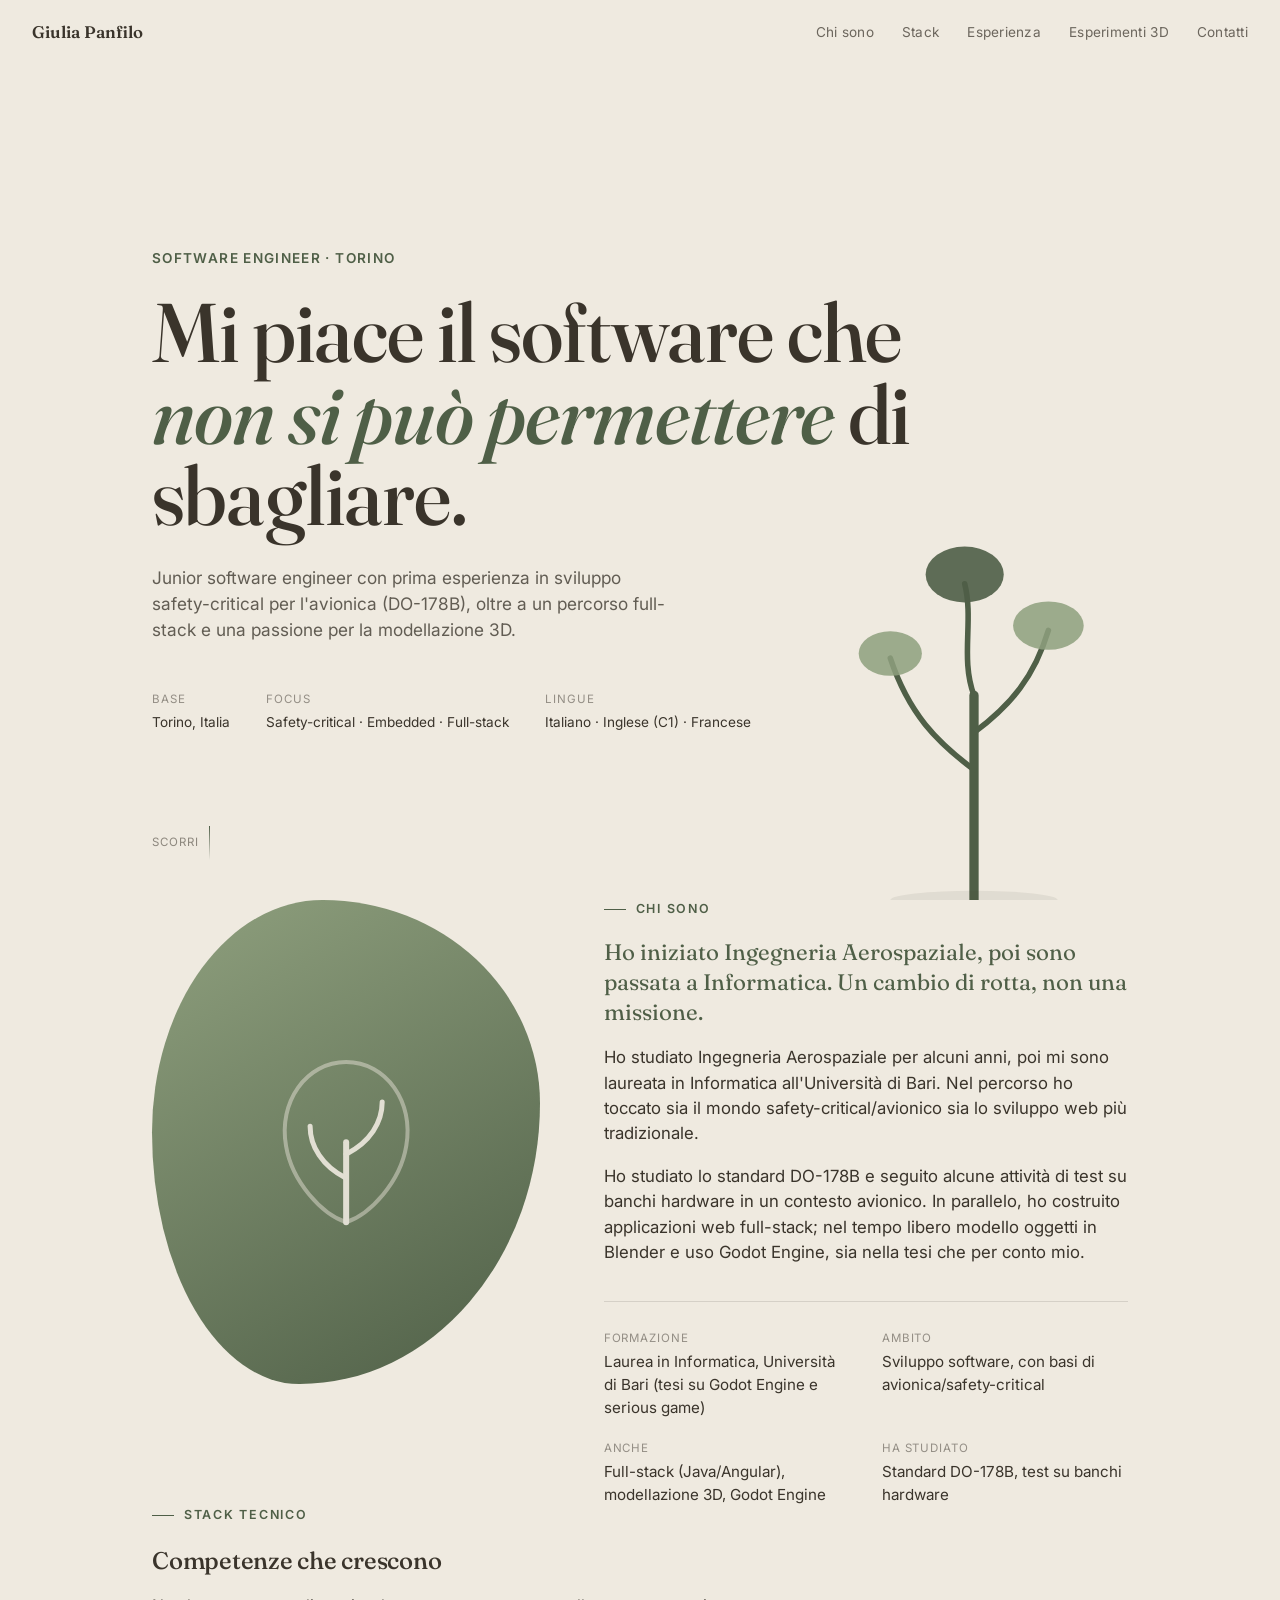
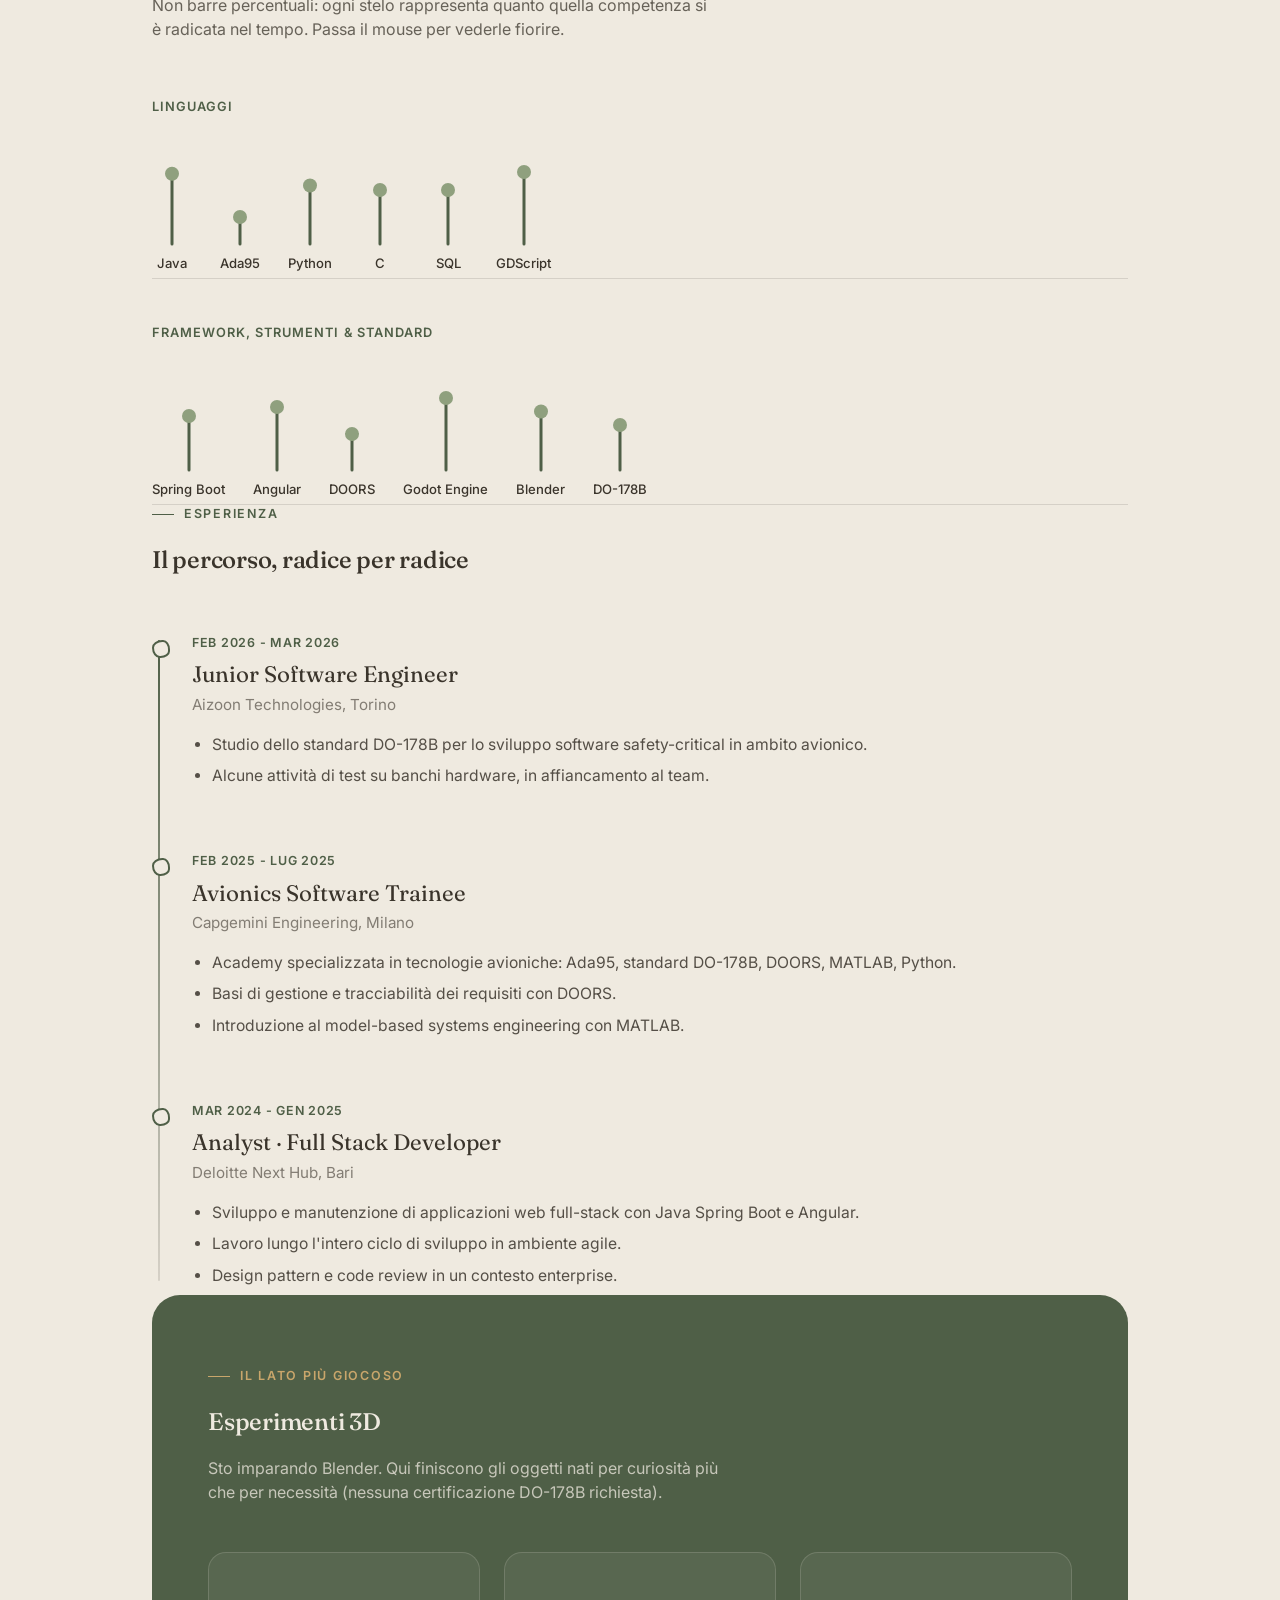
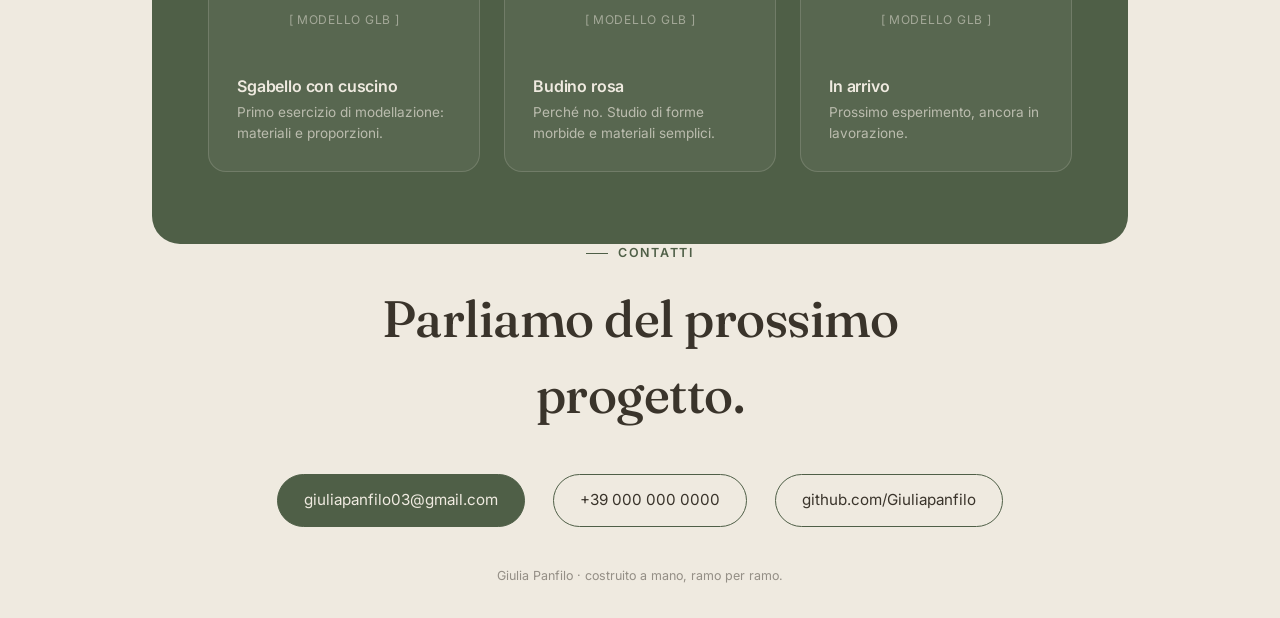
==== index.html @ 57923c70 "Prima versione del sito CV" ====
<!DOCTYPE html>
<html lang="it">
<head>
<meta charset="UTF-8">
<meta name="viewport" content="width=device-width, initial-scale=1.0">
<title>Giulia Panfilo · Software Engineer</title>
<link rel="preconnect" href="https://fonts.googleapis.com">
<link rel="preconnect" href="https://fonts.gstatic.com" crossorigin>
<link href="https://fonts.googleapis.com/css2?family=Fraunces:ital,opsz,wght@0,9..144,300;0,9..144,500;0,9..144,600;1,9..144,500&family=Inter:wght@400;500;600&display=swap" rel="stylesheet">
<style>
  :root {
    --cream: #EFEAE0;
    --cream-deep: #E5DFD1;
    --sage-dark: #4F5F47;
    --sage-light: #8FA07E;
    --ink: #3A342B;
    --honey: #C9A66B;
    --line: rgba(58, 52, 43, 0.14);
    --serif: 'Fraunces', serif;
    --sans: 'Inter', sans-serif;
  }

  * { margin: 0; padding: 0; box-sizing: border-box; }

  html { scroll-behavior: smooth; }

  body {
    background: var(--cream);
    color: var(--ink);
    font-family: var(--sans);
    line-height: 1.5;
    overflow-x: hidden;
  }

  ::selection { background: var(--sage-light); color: var(--cream); }

  a { color: inherit; }

  .wrap {
    max-width: 1040px;
    margin: 0 auto;
    padding: 0 32px;
  }

  section { position: relative; padding: 120px 0; }

  h1, h2, h3 { font-family: var(--serif); font-weight: 500; letter-spacing: -0.01em; }

  .eyebrow {
    font-size: 0.78rem;
    letter-spacing: 0.14em;
    text-transform: uppercase;
    color: var(--sage-dark);
    font-weight: 600;
    margin-bottom: 18px;
    display: flex;
    align-items: center;
    gap: 10px;
  }
  .eyebrow::before {
    content: '';
    width: 22px;
    height: 1px;
    background: var(--sage-dark);
    display: inline-block;
  }

  /* ---------- NAV ---------- */
  nav {
    position: fixed;
    top: 0; left: 0; right: 0;
    z-index: 100;
    padding: 20px 32px;
    display: flex;
    justify-content: space-between;
    align-items: center;
    mix-blend-mode: normal;
    transition: background 0.4s ease, box-shadow 0.4s ease;
  }
  nav.scrolled {
    background: rgba(239, 234, 224, 0.86);
    backdrop-filter: blur(10px);
    box-shadow: 0 1px 0 var(--line);
  }
  .nav-mark {
    font-family: var(--serif);
    font-size: 1.05rem;
    font-weight: 600;
  }
  .nav-links {
    display: flex;
    gap: 28px;
    list-style: none;
    font-size: 0.85rem;
    letter-spacing: 0.02em;
  }
  .nav-links a { text-decoration: none; opacity: 0.72; transition: opacity 0.2s; }
  .nav-links a:hover { opacity: 1; }
  @media (max-width: 720px) { .nav-links { display: none; } }

  /* ---------- HERO ---------- */
  .hero {
    min-height: 100vh;
    display: flex;
    flex-direction: column;
    justify-content: center;
    padding-top: 80px;
    position: relative;
  }
  .hero-tag {
    font-size: 0.85rem;
    letter-spacing: 0.1em;
    text-transform: uppercase;
    color: var(--sage-dark);
    font-weight: 600;
    margin-bottom: 24px;
  }
  .hero h1 {
    font-size: clamp(2.6rem, 7vw, 5.2rem);
    line-height: 0.98;
    max-width: 880px;
  }
  .hero h1 em {
    font-style: italic;
    color: var(--sage-dark);
  }
  .hero-sub {
    margin-top: 28px;
    max-width: 520px;
    font-size: 1.08rem;
    color: rgba(58,52,43,0.78);
  }
  .hero-meta {
    margin-top: 48px;
    display: flex;
    gap: 36px;
    flex-wrap: wrap;
    font-size: 0.85rem;
  }
  .hero-meta span { display: block; color: rgba(58,52,43,0.5); font-size: 0.72rem; text-transform: uppercase; letter-spacing: 0.08em; margin-bottom: 4px; }

  .hero-scene {
    position: absolute;
    right: 0;
    bottom: 0;
    width: min(46vw, 520px);
    height: 62vh;
    pointer-events: none;
  }
  @media (max-width: 900px) { .hero-scene { display: none; } }

  .scroll-cue {
    position: absolute;
    bottom: 40px;
    left: 32px;
    display: flex;
    align-items: center;
    gap: 10px;
    font-size: 0.72rem;
    letter-spacing: 0.08em;
    text-transform: uppercase;
    color: rgba(58,52,43,0.55);
  }
  .scroll-cue::after {
    content: '';
    width: 1px; height: 34px;
    background: linear-gradient(var(--sage-dark), transparent);
  }

  /* ---------- CHI SONO ---------- */
  .about-grid {
    display: grid;
    grid-template-columns: 0.85fr 1.15fr;
    gap: 64px;
    align-items: start;
  }
  @media (max-width: 780px) { .about-grid { grid-template-columns: 1fr; } }

  .blob-portrait {
    aspect-ratio: 4/5;
    border-radius: 44% 56% 62% 38% / 48% 42% 58% 52%;
    background: linear-gradient(150deg, var(--sage-light), var(--sage-dark));
    display: flex;
    align-items: center;
    justify-content: center;
    position: relative;
    overflow: hidden;
  }
  .blob-portrait svg { width: 62%; opacity: 0.9; }

  .about-text p { font-size: 1.05rem; margin-bottom: 18px; max-width: 560px; }
  .about-text p.lede { font-family: var(--serif); font-size: 1.4rem; line-height: 1.35; color: var(--sage-dark); }

  .about-facts {
    margin-top: 36px;
    display: grid;
    grid-template-columns: repeat(2, 1fr);
    gap: 20px 32px;
    border-top: 1px solid var(--line);
    padding-top: 28px;
  }
  .about-facts dt { font-size: 0.72rem; text-transform: uppercase; letter-spacing: 0.08em; color: rgba(58,52,43,0.5); margin-bottom: 4px; }
  .about-facts dd { font-size: 0.95rem; }

  /* ---------- STACK / SKILLS ---------- */
  .skills-intro { max-width: 560px; margin-bottom: 56px; }
  .skills-intro p { color: rgba(58,52,43,0.75); margin-top: 14px; }

  .skill-groups { display: flex; flex-direction: column; gap: 44px; }
  .skill-group-label { font-size: 0.8rem; text-transform: uppercase; letter-spacing: 0.08em; color: var(--sage-dark); font-weight: 600; margin-bottom: 18px; }

  .stem-field {
    display: flex;
    align-items: flex-end;
    gap: 28px;
    flex-wrap: wrap;
    padding-bottom: 4px;
    border-bottom: 1px solid var(--line);
  }

  .stem {
    display: flex;
    flex-direction: column;
    align-items: center;
    gap: 10px;
    cursor: default;
  }
  .stem svg { display: block; overflow: visible; }
  .stem .stem-path {
    stroke: var(--sage-dark);
    stroke-width: 3;
    fill: none;
    stroke-linecap: round;
    stroke-dasharray: 200;
    stroke-dashoffset: 200;
    transition: stroke-dashoffset 1.4s cubic-bezier(.22,1,.36,1);
  }
  .stem.grown .stem-path { stroke-dashoffset: 0; }
  .stem .leaf {
    fill: var(--sage-light);
    opacity: 0;
    transform: scale(0.4);
    transform-origin: center;
    transition: opacity 0.6s ease 0.8s, transform 0.6s cubic-bezier(.22,1,.36,1) 0.8s;
  }
  .stem.grown .leaf { opacity: 1; transform: scale(1); }
  .stem-name { font-size: 0.82rem; font-weight: 500; }
  .stem:hover .stem-path { stroke: var(--honey); }

  /* ---------- ESPERIENZA ---------- */
  .timeline { position: relative; padding-left: 40px; }
  .timeline::before {
    content: '';
    position: absolute;
    left: 6px; top: 6px; bottom: 6px;
    width: 2px;
    background: linear-gradient(var(--sage-dark), var(--line));
    border-radius: 2px;
  }

  .job {
    position: relative;
    padding-bottom: 56px;
  }
  .job:last-child { padding-bottom: 0; }
  .job::before {
    content: '';
    position: absolute;
    left: -40px;
    top: 6px;
    width: 14px; height: 14px;
    border-radius: 60% 40% 55% 45% / 45% 55% 40% 60%;
    background: var(--cream);
    border: 2px solid var(--sage-dark);
  }
  .job-period { font-size: 0.78rem; text-transform: uppercase; letter-spacing: 0.06em; color: var(--sage-dark); font-weight: 600; margin-bottom: 6px; }
  .job-role { font-family: var(--serif); font-size: 1.4rem; margin-bottom: 2px; }
  .job-org { font-size: 0.95rem; color: rgba(58,52,43,0.6); margin-bottom: 16px; }
  .job ul { padding-left: 20px; }
  .job li { margin-bottom: 8px; font-size: 0.98rem; color: rgba(58,52,43,0.85); }

  /* ---------- ESPERIMENTI 3D ---------- */
  .lab {
    background: var(--sage-dark);
    color: var(--cream);
    border-radius: 28px;
    padding: 72px 56px;
  }
  .lab .eyebrow { color: var(--honey); }
  .lab .eyebrow::before { background: var(--honey); }
  .lab h2 { color: var(--cream); }
  .lab-sub { max-width: 520px; margin-top: 16px; color: rgba(239,234,224,0.75); }

  .lab-grid {
    margin-top: 48px;
    display: grid;
    grid-template-columns: repeat(auto-fit, minmax(220px, 1fr));
    gap: 24px;
  }
  .lab-card {
    background: rgba(239,234,224,0.06);
    border: 1px solid rgba(239,234,224,0.16);
    border-radius: 18px;
    padding: 28px;
    min-height: 220px;
    display: flex;
    flex-direction: column;
    justify-content: space-between;
  }
  .lab-card .model-slot {
    flex: 1;
    display: flex;
    align-items: center;
    justify-content: center;
    opacity: 0.5;
    font-size: 0.75rem;
    letter-spacing: 0.06em;
    text-transform: uppercase;
  }
  .lab-card h3 { font-family: var(--sans); font-weight: 600; font-size: 1rem; margin-top: 16px; }
  .lab-card p { font-size: 0.85rem; color: rgba(239,234,224,0.65); margin-top: 4px; }

  /* ---------- CONTATTI ---------- */
  .contact { text-align: center; }
  .contact h2 { font-size: clamp(2rem, 5vw, 3.2rem); max-width: 640px; margin: 0 auto; }
  .contact-links {
    margin-top: 40px;
    display: flex;
    gap: 28px;
    justify-content: center;
    flex-wrap: wrap;
  }
  .contact-links a {
    text-decoration: none;
    font-size: 0.95rem;
    padding: 14px 26px;
    border: 1px solid var(--sage-dark);
    border-radius: 999px;
    transition: background 0.2s ease, color 0.2s ease;
  }
  .contact-links a.primary { background: var(--sage-dark); color: var(--cream); }
  .contact-links a:hover { background: var(--sage-dark); color: var(--cream); }

  footer {
    text-align: center;
    padding: 40px 0 32px;
    font-size: 0.78rem;
    color: rgba(58,52,43,0.5);
  }

  .reveal { opacity: 0; transform: translateY(24px); transition: opacity 0.8s ease, transform 0.8s cubic-bezier(.22,1,.36,1); }
  .reveal.in { opacity: 1; transform: translateY(0); }

  @media (prefers-reduced-motion: reduce) {
    * { transition: none !important; scroll-behavior: auto !important; }
  }
</style>
</head>
<body>

<nav id="nav">
  <div class="nav-mark">Giulia Panfilo</div>
  <ul class="nav-links">
    <li><a href="#chi-sono">Chi sono</a></li>
    <li><a href="#stack">Stack</a></li>
    <li><a href="#esperienza">Esperienza</a></li>
    <li><a href="#lab">Esperimenti 3D</a></li>
    <li><a href="#contatti">Contatti</a></li>
  </ul>
</nav>

<!-- ============ HERO ============ -->
<header class="hero wrap">
  <div class="hero-tag">Software Engineer · Torino</div>
  <h1>Mi piace il software che <em>non si può permettere</em> di sbagliare.</h1>
  <p class="hero-sub">Junior software engineer con prima esperienza in sviluppo safety-critical per l'avionica (DO-178B), oltre a un percorso full-stack e una passione per la modellazione 3D.</p>

  <div class="hero-meta">
    <div><span>Base</span> Torino, Italia</div>
    <div><span>Focus</span> Safety-critical · Embedded · Full-stack</div>
    <div><span>Lingue</span> Italiano · Inglese (C1) · Francese</div>
  </div>

  <div class="scroll-cue">Scorri</div>

  <svg class="hero-scene" viewBox="0 0 400 600" preserveAspectRatio="xMaxYMax meet">
    <!-- placeholder organic tree silhouette, to be swapped for GLB-derived render -->
    <path d="M200 600 L200 380" stroke="#4F5F47" stroke-width="10" stroke-linecap="round"/>
    <path d="M200 460 C160 430 130 400 110 340" stroke="#4F5F47" stroke-width="6" fill="none" stroke-linecap="round"/>
    <path d="M200 420 C240 390 265 360 280 310" stroke="#4F5F47" stroke-width="6" fill="none" stroke-linecap="round"/>
    <path d="M200 380 C185 340 200 300 190 260" stroke="#4F5F47" stroke-width="6" fill="none" stroke-linecap="round"/>
    <ellipse cx="110" cy="335" rx="34" ry="24" fill="#8FA07E" opacity="0.85"/>
    <ellipse cx="280" cy="305" rx="38" ry="26" fill="#8FA07E" opacity="0.85"/>
    <ellipse cx="190" cy="250" rx="42" ry="30" fill="#4F5F47" opacity="0.9"/>
    <ellipse cx="200" cy="600" rx="90" ry="10" fill="#3A342B" opacity="0.08"/>
  </svg>
</header>

<!-- ============ CHI SONO ============ -->
<section id="chi-sono" class="wrap">
  <div class="about-grid">
    <div class="blob-portrait reveal">
      <svg viewBox="0 0 120 120" fill="none">
        <path d="M60 20 C40 20 26 40 30 62 C33 80 48 96 60 100 C72 96 87 80 90 62 C94 40 80 20 60 20Z" stroke="#EFEAE0" stroke-width="2" opacity="0.5"/>
        <path d="M60 100 L60 60" stroke="#EFEAE0" stroke-width="3" stroke-linecap="round"/>
        <path d="M60 78 C48 72 42 62 42 52" stroke="#EFEAE0" stroke-width="2.5" fill="none" stroke-linecap="round"/>
        <path d="M60 66 C72 60 78 50 78 40" stroke="#EFEAE0" stroke-width="2.5" fill="none" stroke-linecap="round"/>
      </svg>
    </div>

    <div class="about-text">
      <div class="eyebrow">Chi sono</div>
      <p class="lede">Ho iniziato Ingegneria Aerospaziale, poi sono passata a Informatica. Un cambio di rotta, non una missione.</p>
      <p>Ho studiato Ingegneria Aerospaziale per alcuni anni, poi mi sono laureata in Informatica all'Università di Bari. Nel percorso ho toccato sia il mondo safety-critical/avionico sia lo sviluppo web più tradizionale.</p>
      <p>Ho studiato lo standard DO-178B e seguito alcune attività di test su banchi hardware in un contesto avionico. In parallelo, ho costruito applicazioni web full-stack; nel tempo libero modello oggetti in Blender e uso Godot Engine, sia nella tesi che per conto mio.</p>

      <dl class="about-facts">
        <div><dt>Formazione</dt><dd>Laurea in Informatica, Università di Bari (tesi su Godot Engine e serious game)</dd></div>
        <div><dt>Ambito</dt><dd>Sviluppo software, con basi di avionica/safety-critical</dd></div>
        <div><dt>Anche</dt><dd>Full-stack (Java/Angular), modellazione 3D, Godot Engine</dd></div>
        <div><dt>Ha studiato</dt><dd>Standard DO-178B, test su banchi hardware</dd></div>
      </dl>
    </div>
  </div>
</section>

<!-- ============ STACK TECNICO ============ -->
<section id="stack" class="wrap">
  <div class="skills-intro reveal">
    <div class="eyebrow">Stack tecnico</div>
    <h2>Competenze che crescono</h2>
    <p>Non barre percentuali: ogni stelo rappresenta quanto quella competenza si è radicata nel tempo. Passa il mouse per vederle fiorire.</p>
  </div>

  <div class="skill-groups">
    <div class="skill-group reveal">
      <div class="skill-group-label">Linguaggi</div>
      <div class="stem-field">
        <div class="stem" data-height="0.78" data-name="Java"></div>
        <div class="stem" data-height="0.3" data-name="Ada95"></div>
        <div class="stem" data-height="0.65" data-name="Python"></div>
        <div class="stem" data-height="0.6" data-name="C"></div>
        <div class="stem" data-height="0.6" data-name="SQL"></div>
        <div class="stem" data-height="0.8" data-name="GDScript"></div>
      </div>
    </div>

    <div class="skill-group reveal">
      <div class="skill-group-label">Framework, strumenti &amp; standard</div>
      <div class="stem-field">
        <div class="stem" data-height="0.6" data-name="Spring Boot"></div>
        <div class="stem" data-height="0.7" data-name="Angular"></div>
        <div class="stem" data-height="0.4" data-name="DOORS"></div>
        <div class="stem" data-height="0.8" data-name="Godot Engine"></div>
        <div class="stem" data-height="0.65" data-name="Blender"></div>
        <div class="stem" data-height="0.5" data-name="DO-178B"></div>
      </div>
    </div>
  </div>
</section>

<!-- ============ ESPERIENZA ============ -->
<section id="esperienza" class="wrap">
  <div class="skills-intro reveal">
    <div class="eyebrow">Esperienza</div>
    <h2>Il percorso, radice per radice</h2>
  </div>

  <div class="timeline">
    <div class="job reveal">
      <div class="job-period">Feb 2026 - Mar 2026</div>
      <div class="job-role">Junior Software Engineer</div>
      <div class="job-org">Aizoon Technologies, Torino</div>
      <ul>
        <li>Studio dello standard DO-178B per lo sviluppo software safety-critical in ambito avionico.</li>
        <li>Alcune attività di test su banchi hardware, in affiancamento al team.</li>
      </ul>
    </div>

    <div class="job reveal">
      <div class="job-period">Feb 2025 - Lug 2025</div>
      <div class="job-role">Avionics Software Trainee</div>
      <div class="job-org">Capgemini Engineering, Milano</div>
      <ul>
        <li>Academy specializzata in tecnologie avioniche: Ada95, standard DO-178B, DOORS, MATLAB, Python.</li>
        <li>Basi di gestione e tracciabilità dei requisiti con DOORS.</li>
        <li>Introduzione al model-based systems engineering con MATLAB.</li>
      </ul>
    </div>

    <div class="job reveal">
      <div class="job-period">Mar 2024 - Gen 2025</div>
      <div class="job-role">Analyst · Full Stack Developer</div>
      <div class="job-org">Deloitte Next Hub, Bari</div>
      <ul>
        <li>Sviluppo e manutenzione di applicazioni web full-stack con Java Spring Boot e Angular.</li>
        <li>Lavoro lungo l'intero ciclo di sviluppo in ambiente agile.</li>
        <li>Design pattern e code review in un contesto enterprise.</li>
      </ul>
    </div>
  </div>
</section>

<!-- ============ ESPERIMENTI 3D ============ -->
<section id="lab" class="wrap">
  <div class="lab reveal">
    <div class="eyebrow">Il lato più giocoso</div>
    <h2>Esperimenti 3D</h2>
    <p class="lab-sub">Sto imparando Blender. Qui finiscono gli oggetti nati per curiosità più che per necessità (nessuna certificazione DO-178B richiesta).</p>

    <div class="lab-grid">
      <div class="lab-card">
        <div class="model-slot">[ modello GLB ]</div>
        <div>
          <h3>Sgabello con cuscino</h3>
          <p>Primo esercizio di modellazione: materiali e proporzioni.</p>
        </div>
      </div>
      <div class="lab-card">
        <div class="model-slot">[ modello GLB ]</div>
        <div>
          <h3>Budino rosa</h3>
          <p>Perché no. Studio di forme morbide e materiali semplici.</p>
        </div>
      </div>
      <div class="lab-card">
        <div class="model-slot">[ modello GLB ]</div>
        <div>
          <h3>In arrivo</h3>
          <p>Prossimo esperimento, ancora in lavorazione.</p>
        </div>
      </div>
    </div>
  </div>
</section>

<!-- ============ CONTATTI ============ -->
<section id="contatti" class="wrap contact">
  <div class="eyebrow" style="justify-content:center;">Contatti</div>
  <h2>Parliamo del prossimo progetto.</h2>
  <div class="contact-links">
    <a class="primary" href="mailto:giuliapanfilo03@gmail.com">giuliapanfilo03@gmail.com</a>
    <a href="tel:+390000000000">+39 000 000 0000</a>
    <a href="https://github.com/Giuliapanfilo" target="_blank" rel="noopener">github.com/Giuliapanfilo</a>
  </div>
</section>

<footer>Giulia Panfilo · costruito a mano, ramo per ramo.</footer>

<script>
  // Nav background on scroll
  const nav = document.getElementById('nav');
  window.addEventListener('scroll', () => {
    nav.classList.toggle('scrolled', window.scrollY > 40);
  });

  // Generic reveal-on-scroll
  const revealEls = document.querySelectorAll('.reveal');
  const revealObserver = new IntersectionObserver((entries) => {
    entries.forEach(entry => {
      if (entry.isIntersecting) {
        entry.target.classList.add('in');
        revealObserver.unobserve(entry.target);
      }
    });
  }, { threshold: 0.15 });
  revealEls.forEach(el => revealObserver.observe(el));

  // Build stems as SVG (height driven by data-height 0..1)
  document.querySelectorAll('.stem').forEach(stem => {
    const h = parseFloat(stem.dataset.height || '0.6');
    const name = stem.dataset.name || '';
    const maxH = 90;
    const stemH = maxH * h;
    const svgH = maxH + 20;
    stem.innerHTML = `
      <svg width="40" height="${svgH}" viewBox="0 0 40 ${svgH}">
        <path class="stem-path" d="M20 ${svgH} L20 ${svgH - stemH}" />
        <circle class="leaf" cx="20" cy="${svgH - stemH}" r="7"/>
      </svg>
      <div class="stem-name">${name}</div>
    `;
  });

  // Grow stems on scroll-into-view
  const stemObserver = new IntersectionObserver((entries) => {
    entries.forEach(entry => {
      if (entry.isIntersecting) {
        entry.target.classList.add('grown');
      }
    });
  }, { threshold: 0.4 });
  document.querySelectorAll('.stem').forEach(el => stemObserver.observe(el));
</script>

</body>
</html>
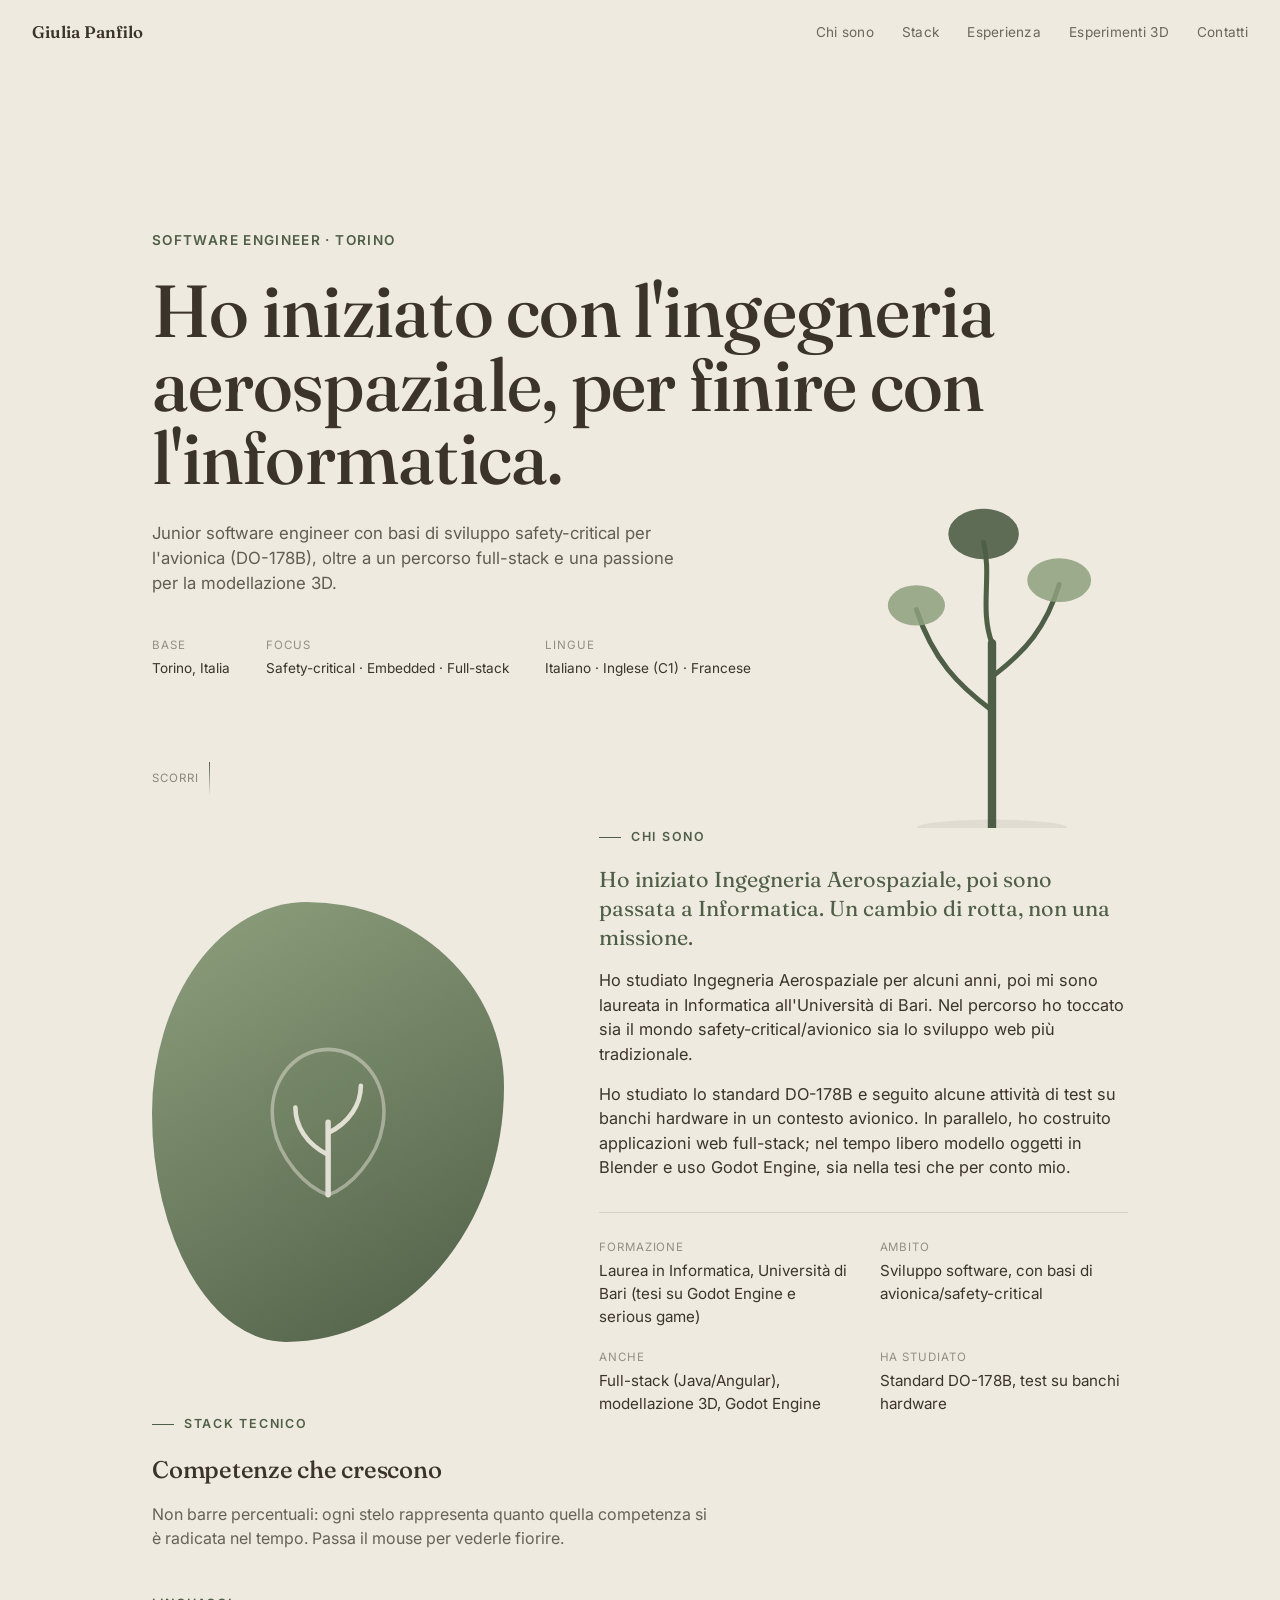
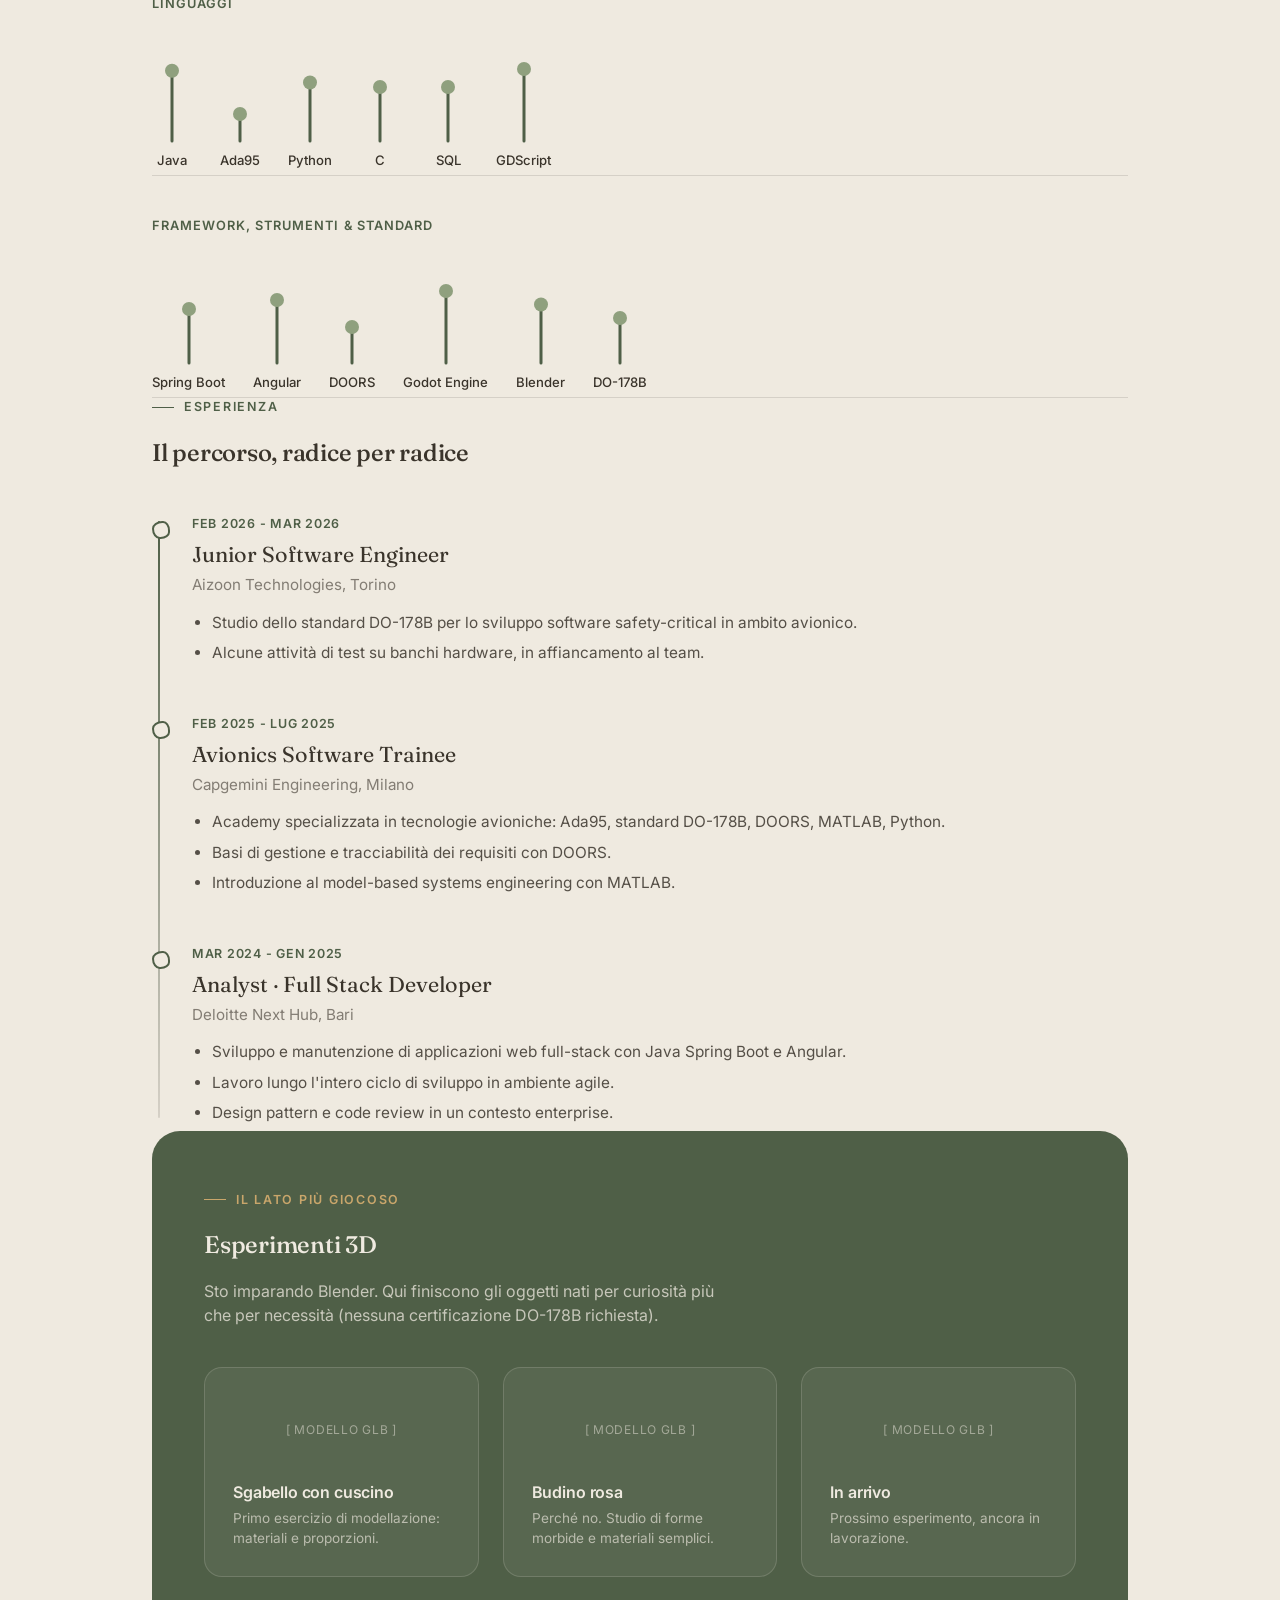
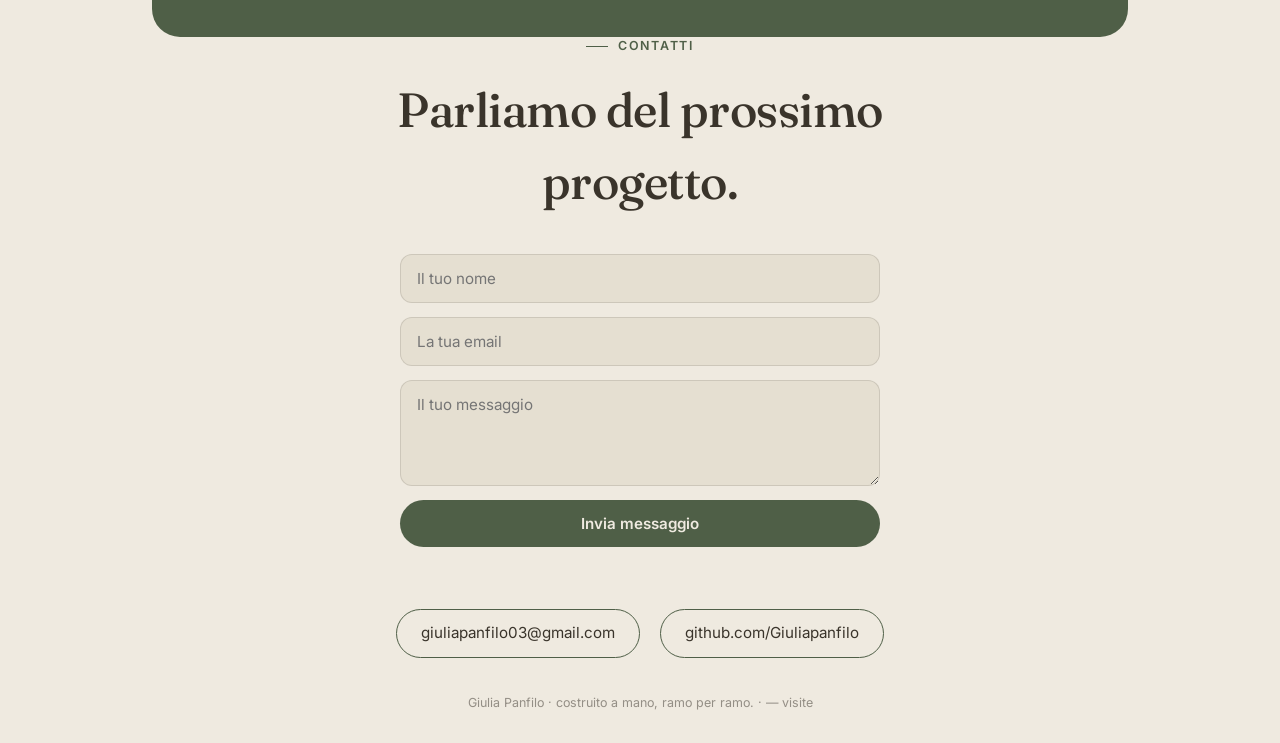
==== commit 706fa49c: "Rimuove sezione ISS, compatta spazi, aggiunge form contatti funzionante" ====
--- a/index.html
+++ b/index.html
@@ -7,354 +7,7 @@
 <link rel="preconnect" href="https://fonts.googleapis.com">
 <link rel="preconnect" href="https://fonts.gstatic.com" crossorigin>
 <link href="https://fonts.googleapis.com/css2?family=Fraunces:ital,opsz,wght@0,9..144,300;0,9..144,500;0,9..144,600;1,9..144,500&family=Inter:wght@400;500;600&display=swap" rel="stylesheet">
-<style>
-  :root {
-    --cream: #EFEAE0;
-    --cream-deep: #E5DFD1;
-    --sage-dark: #4F5F47;
-    --sage-light: #8FA07E;
-    --ink: #3A342B;
-    --honey: #C9A66B;
-    --line: rgba(58, 52, 43, 0.14);
-    --serif: 'Fraunces', serif;
-    --sans: 'Inter', sans-serif;
-  }
-
-  * { margin: 0; padding: 0; box-sizing: border-box; }
-
-  html { scroll-behavior: smooth; }
-
-  body {
-    background: var(--cream);
-    color: var(--ink);
-    font-family: var(--sans);
-    line-height: 1.5;
-    overflow-x: hidden;
-  }
-
-  ::selection { background: var(--sage-light); color: var(--cream); }
-
-  a { color: inherit; }
-
-  .wrap {
-    max-width: 1040px;
-    margin: 0 auto;
-    padding: 0 32px;
-  }
-
-  section { position: relative; padding: 120px 0; }
-
-  h1, h2, h3 { font-family: var(--serif); font-weight: 500; letter-spacing: -0.01em; }
-
-  .eyebrow {
-    font-size: 0.78rem;
-    letter-spacing: 0.14em;
-    text-transform: uppercase;
-    color: var(--sage-dark);
-    font-weight: 600;
-    margin-bottom: 18px;
-    display: flex;
-    align-items: center;
-    gap: 10px;
-  }
-  .eyebrow::before {
-    content: '';
-    width: 22px;
-    height: 1px;
-    background: var(--sage-dark);
-    display: inline-block;
-  }
-
-  /* ---------- NAV ---------- */
-  nav {
-    position: fixed;
-    top: 0; left: 0; right: 0;
-    z-index: 100;
-    padding: 20px 32px;
-    display: flex;
-    justify-content: space-between;
-    align-items: center;
-    mix-blend-mode: normal;
-    transition: background 0.4s ease, box-shadow 0.4s ease;
-  }
-  nav.scrolled {
-    background: rgba(239, 234, 224, 0.86);
-    backdrop-filter: blur(10px);
-    box-shadow: 0 1px 0 var(--line);
-  }
-  .nav-mark {
-    font-family: var(--serif);
-    font-size: 1.05rem;
-    font-weight: 600;
-  }
-  .nav-links {
-    display: flex;
-    gap: 28px;
-    list-style: none;
-    font-size: 0.85rem;
-    letter-spacing: 0.02em;
-  }
-  .nav-links a { text-decoration: none; opacity: 0.72; transition: opacity 0.2s; }
-  .nav-links a:hover { opacity: 1; }
-  @media (max-width: 720px) { .nav-links { display: none; } }
-
-  /* ---------- HERO ---------- */
-  .hero {
-    min-height: 100vh;
-    display: flex;
-    flex-direction: column;
-    justify-content: center;
-    padding-top: 80px;
-    position: relative;
-  }
-  .hero-tag {
-    font-size: 0.85rem;
-    letter-spacing: 0.1em;
-    text-transform: uppercase;
-    color: var(--sage-dark);
-    font-weight: 600;
-    margin-bottom: 24px;
-  }
-  .hero h1 {
-    font-size: clamp(2.6rem, 7vw, 5.2rem);
-    line-height: 0.98;
-    max-width: 880px;
-  }
-  .hero h1 em {
-    font-style: italic;
-    color: var(--sage-dark);
-  }
-  .hero-sub {
-    margin-top: 28px;
-    max-width: 520px;
-    font-size: 1.08rem;
-    color: rgba(58,52,43,0.78);
-  }
-  .hero-meta {
-    margin-top: 48px;
-    display: flex;
-    gap: 36px;
-    flex-wrap: wrap;
-    font-size: 0.85rem;
-  }
-  .hero-meta span { display: block; color: rgba(58,52,43,0.5); font-size: 0.72rem; text-transform: uppercase; letter-spacing: 0.08em; margin-bottom: 4px; }
-
-  .hero-scene {
-    position: absolute;
-    right: 0;
-    bottom: 0;
-    width: min(46vw, 520px);
-    height: 62vh;
-    pointer-events: none;
-  }
-  @media (max-width: 900px) { .hero-scene { display: none; } }
-
-  .scroll-cue {
-    position: absolute;
-    bottom: 40px;
-    left: 32px;
-    display: flex;
-    align-items: center;
-    gap: 10px;
-    font-size: 0.72rem;
-    letter-spacing: 0.08em;
-    text-transform: uppercase;
-    color: rgba(58,52,43,0.55);
-  }
-  .scroll-cue::after {
-    content: '';
-    width: 1px; height: 34px;
-    background: linear-gradient(var(--sage-dark), transparent);
-  }
-
-  /* ---------- CHI SONO ---------- */
-  .about-grid {
-    display: grid;
-    grid-template-columns: 0.85fr 1.15fr;
-    gap: 64px;
-    align-items: start;
-  }
-  @media (max-width: 780px) { .about-grid { grid-template-columns: 1fr; } }
-
-  .blob-portrait {
-    aspect-ratio: 4/5;
-    border-radius: 44% 56% 62% 38% / 48% 42% 58% 52%;
-    background: linear-gradient(150deg, var(--sage-light), var(--sage-dark));
-    display: flex;
-    align-items: center;
-    justify-content: center;
-    position: relative;
-    overflow: hidden;
-  }
-  .blob-portrait svg { width: 62%; opacity: 0.9; }
-
-  .about-text p { font-size: 1.05rem; margin-bottom: 18px; max-width: 560px; }
-  .about-text p.lede { font-family: var(--serif); font-size: 1.4rem; line-height: 1.35; color: var(--sage-dark); }
-
-  .about-facts {
-    margin-top: 36px;
-    display: grid;
-    grid-template-columns: repeat(2, 1fr);
-    gap: 20px 32px;
-    border-top: 1px solid var(--line);
-    padding-top: 28px;
-  }
-  .about-facts dt { font-size: 0.72rem; text-transform: uppercase; letter-spacing: 0.08em; color: rgba(58,52,43,0.5); margin-bottom: 4px; }
-  .about-facts dd { font-size: 0.95rem; }
-
-  /* ---------- STACK / SKILLS ---------- */
-  .skills-intro { max-width: 560px; margin-bottom: 56px; }
-  .skills-intro p { color: rgba(58,52,43,0.75); margin-top: 14px; }
-
-  .skill-groups { display: flex; flex-direction: column; gap: 44px; }
-  .skill-group-label { font-size: 0.8rem; text-transform: uppercase; letter-spacing: 0.08em; color: var(--sage-dark); font-weight: 600; margin-bottom: 18px; }
-
-  .stem-field {
-    display: flex;
-    align-items: flex-end;
-    gap: 28px;
-    flex-wrap: wrap;
-    padding-bottom: 4px;
-    border-bottom: 1px solid var(--line);
-  }
-
-  .stem {
-    display: flex;
-    flex-direction: column;
-    align-items: center;
-    gap: 10px;
-    cursor: default;
-  }
-  .stem svg { display: block; overflow: visible; }
-  .stem .stem-path {
-    stroke: var(--sage-dark);
-    stroke-width: 3;
-    fill: none;
-    stroke-linecap: round;
-    stroke-dasharray: 200;
-    stroke-dashoffset: 200;
-    transition: stroke-dashoffset 1.4s cubic-bezier(.22,1,.36,1);
-  }
-  .stem.grown .stem-path { stroke-dashoffset: 0; }
-  .stem .leaf {
-    fill: var(--sage-light);
-    opacity: 0;
-    transform: scale(0.4);
-    transform-origin: center;
-    transition: opacity 0.6s ease 0.8s, transform 0.6s cubic-bezier(.22,1,.36,1) 0.8s;
-  }
-  .stem.grown .leaf { opacity: 1; transform: scale(1); }
-  .stem-name { font-size: 0.82rem; font-weight: 500; }
-  .stem:hover .stem-path { stroke: var(--honey); }
-
-  /* ---------- ESPERIENZA ---------- */
-  .timeline { position: relative; padding-left: 40px; }
-  .timeline::before {
-    content: '';
-    position: absolute;
-    left: 6px; top: 6px; bottom: 6px;
-    width: 2px;
-    background: linear-gradient(var(--sage-dark), var(--line));
-    border-radius: 2px;
-  }
-
-  .job {
-    position: relative;
-    padding-bottom: 56px;
-  }
-  .job:last-child { padding-bottom: 0; }
-  .job::before {
-    content: '';
-    position: absolute;
-    left: -40px;
-    top: 6px;
-    width: 14px; height: 14px;
-    border-radius: 60% 40% 55% 45% / 45% 55% 40% 60%;
-    background: var(--cream);
-    border: 2px solid var(--sage-dark);
-  }
-  .job-period { font-size: 0.78rem; text-transform: uppercase; letter-spacing: 0.06em; color: var(--sage-dark); font-weight: 600; margin-bottom: 6px; }
-  .job-role { font-family: var(--serif); font-size: 1.4rem; margin-bottom: 2px; }
-  .job-org { font-size: 0.95rem; color: rgba(58,52,43,0.6); margin-bottom: 16px; }
-  .job ul { padding-left: 20px; }
-  .job li { margin-bottom: 8px; font-size: 0.98rem; color: rgba(58,52,43,0.85); }
-
-  /* ---------- ESPERIMENTI 3D ---------- */
-  .lab {
-    background: var(--sage-dark);
-    color: var(--cream);
-    border-radius: 28px;
-    padding: 72px 56px;
-  }
-  .lab .eyebrow { color: var(--honey); }
-  .lab .eyebrow::before { background: var(--honey); }
-  .lab h2 { color: var(--cream); }
-  .lab-sub { max-width: 520px; margin-top: 16px; color: rgba(239,234,224,0.75); }
-
-  .lab-grid {
-    margin-top: 48px;
-    display: grid;
-    grid-template-columns: repeat(auto-fit, minmax(220px, 1fr));
-    gap: 24px;
-  }
-  .lab-card {
-    background: rgba(239,234,224,0.06);
-    border: 1px solid rgba(239,234,224,0.16);
-    border-radius: 18px;
-    padding: 28px;
-    min-height: 220px;
-    display: flex;
-    flex-direction: column;
-    justify-content: space-between;
-  }
-  .lab-card .model-slot {
-    flex: 1;
-    display: flex;
-    align-items: center;
-    justify-content: center;
-    opacity: 0.5;
-    font-size: 0.75rem;
-    letter-spacing: 0.06em;
-    text-transform: uppercase;
-  }
-  .lab-card h3 { font-family: var(--sans); font-weight: 600; font-size: 1rem; margin-top: 16px; }
-  .lab-card p { font-size: 0.85rem; color: rgba(239,234,224,0.65); margin-top: 4px; }
-
-  /* ---------- CONTATTI ---------- */
-  .contact { text-align: center; }
-  .contact h2 { font-size: clamp(2rem, 5vw, 3.2rem); max-width: 640px; margin: 0 auto; }
-  .contact-links {
-    margin-top: 40px;
-    display: flex;
-    gap: 28px;
-    justify-content: center;
-    flex-wrap: wrap;
-  }
-  .contact-links a {
-    text-decoration: none;
-    font-size: 0.95rem;
-    padding: 14px 26px;
-    border: 1px solid var(--sage-dark);
-    border-radius: 999px;
-    transition: background 0.2s ease, color 0.2s ease;
-  }
-  .contact-links a.primary { background: var(--sage-dark); color: var(--cream); }
-  .contact-links a:hover { background: var(--sage-dark); color: var(--cream); }
-
-  footer {
-    text-align: center;
-    padding: 40px 0 32px;
-    font-size: 0.78rem;
-    color: rgba(58,52,43,0.5);
-  }
-
-  .reveal { opacity: 0; transform: translateY(24px); transition: opacity 0.8s ease, transform 0.8s cubic-bezier(.22,1,.36,1); }
-  .reveal.in { opacity: 1; transform: translateY(0); }
-
-  @media (prefers-reduced-motion: reduce) {
-    * { transition: none !important; scroll-behavior: auto !important; }
-  }
-</style>
+<link rel="stylesheet" href="css/style.css">
 </head>
 <body>
 
@@ -372,8 +25,8 @@
 <!-- ============ HERO ============ -->
 <header class="hero wrap">
   <div class="hero-tag">Software Engineer · Torino</div>
-  <h1>Mi piace il software che <em>non si può permettere</em> di sbagliare.</h1>
-  <p class="hero-sub">Junior software engineer con prima esperienza in sviluppo safety-critical per l'avionica (DO-178B), oltre a un percorso full-stack e una passione per la modellazione 3D.</p>
+  <h1>Ho iniziato con l'ingegneria aerospaziale, per finire con l'informatica.</h1>
+  <p class="hero-sub">Junior software engineer con basi di sviluppo safety-critical per l'avionica (DO-178B), oltre a un percorso full-stack e una passione per la modellazione 3D.</p>
 
   <div class="hero-meta">
     <div><span>Base</span> Torino, Italia</div>
@@ -384,7 +37,6 @@
   <div class="scroll-cue">Scorri</div>
 
   <svg class="hero-scene" viewBox="0 0 400 600" preserveAspectRatio="xMaxYMax meet">
-    <!-- placeholder organic tree silhouette, to be swapped for GLB-derived render -->
     <path d="M200 600 L200 380" stroke="#4F5F47" stroke-width="10" stroke-linecap="round"/>
     <path d="M200 460 C160 430 130 400 110 340" stroke="#4F5F47" stroke-width="6" fill="none" stroke-linecap="round"/>
     <path d="M200 420 C240 390 265 360 280 310" stroke="#4F5F47" stroke-width="6" fill="none" stroke-linecap="round"/>
@@ -538,60 +190,27 @@
 <section id="contatti" class="wrap contact">
   <div class="eyebrow" style="justify-content:center;">Contatti</div>
   <h2>Parliamo del prossimo progetto.</h2>
+
+  <form id="contact-form" class="contact-form">
+    <input type="hidden" name="access_key" value="dff0dc2d-3e3f-4c60-bac7-74f50e1c25f4">
+    <input type="text" name="name" placeholder="Il tuo nome" required>
+    <input type="email" name="email" placeholder="La tua email" required>
+    <textarea name="message" placeholder="Il tuo messaggio" rows="4" required></textarea>
+    <button type="submit">Invia messaggio</button>
+    <p id="form-status"></p>
+  </form>
+
   <div class="contact-links">
-    <a class="primary" href="mailto:giuliapanfilo03@gmail.com">giuliapanfilo03@gmail.com</a>
-    <a href="tel:+390000000000">+39 000 000 0000</a>
+    <a href="mailto:giuliapanfilo03@gmail.com">giuliapanfilo03@gmail.com</a>
     <a href="https://github.com/Giuliapanfilo" target="_blank" rel="noopener">github.com/Giuliapanfilo</a>
   </div>
 </section>
 
-<footer>Giulia Panfilo · costruito a mano, ramo per ramo.</footer>
-
-<script>
-  // Nav background on scroll
-  const nav = document.getElementById('nav');
-  window.addEventListener('scroll', () => {
-    nav.classList.toggle('scrolled', window.scrollY > 40);
-  });
-
-  // Generic reveal-on-scroll
-  const revealEls = document.querySelectorAll('.reveal');
-  const revealObserver = new IntersectionObserver((entries) => {
-    entries.forEach(entry => {
-      if (entry.isIntersecting) {
-        entry.target.classList.add('in');
-        revealObserver.unobserve(entry.target);
-      }
-    });
-  }, { threshold: 0.15 });
-  revealEls.forEach(el => revealObserver.observe(el));
-
-  // Build stems as SVG (height driven by data-height 0..1)
-  document.querySelectorAll('.stem').forEach(stem => {
-    const h = parseFloat(stem.dataset.height || '0.6');
-    const name = stem.dataset.name || '';
-    const maxH = 90;
-    const stemH = maxH * h;
-    const svgH = maxH + 20;
-    stem.innerHTML = `
-      <svg width="40" height="${svgH}" viewBox="0 0 40 ${svgH}">
-        <path class="stem-path" d="M20 ${svgH} L20 ${svgH - stemH}" />
-        <circle class="leaf" cx="20" cy="${svgH - stemH}" r="7"/>
-      </svg>
-      <div class="stem-name">${name}</div>
-    `;
-  });
-
-  // Grow stems on scroll-into-view
-  const stemObserver = new IntersectionObserver((entries) => {
-    entries.forEach(entry => {
-      if (entry.isIntersecting) {
-        entry.target.classList.add('grown');
-      }
-    });
-  }, { threshold: 0.4 });
-  document.querySelectorAll('.stem').forEach(el => stemObserver.observe(el));
-</script>
+<footer>Giulia Panfilo · costruito a mano, ramo per ramo. · <span id="visit-count">...</span> visite</footer>
+
+<script src="js/ui.js"></script>
+<script src="js/visits.js"></script>
+<script src="js/contact.js"></script>
 
 </body>
 </html>
--- a/css/style.css
+++ b/css/style.css
@@ -0,0 +1,204 @@
+:root {
+  --cream: #EFEAE0;
+  --cream-deep: #E5DFD1;
+  --sage-dark: #4F5F47;
+  --sage-light: #8FA07E;
+  --ink: #3A342B;
+  --honey: #C9A66B;
+  --line: rgba(58, 52, 43, 0.14);
+  --serif: 'Fraunces', serif;
+  --sans: 'Inter', sans-serif;
+}
+
+* { margin: 0; padding: 0; box-sizing: border-box; }
+
+html { scroll-behavior: smooth; }
+
+body {
+  background: var(--cream);
+  color: var(--ink);
+  font-family: var(--sans);
+  line-height: 1.5;
+  overflow-x: hidden;
+}
+
+::selection { background: var(--sage-light); color: var(--cream); }
+
+a { color: inherit; }
+
+.wrap {
+  max-width: 1040px;
+  margin: 0 auto;
+  padding: 0 32px;
+}
+
+section { position: relative; padding: 84px 0; }
+
+h1, h2, h3 { font-family: var(--serif); font-weight: 500; letter-spacing: -0.01em; }
+
+.eyebrow {
+  font-size: 0.78rem;
+  letter-spacing: 0.14em;
+  text-transform: uppercase;
+  color: var(--sage-dark);
+  font-weight: 600;
+  margin-bottom: 18px;
+  display: flex;
+  align-items: center;
+  gap: 10px;
+}
+.eyebrow::before {
+  content: '';
+  width: 22px;
+  height: 1px;
+  background: var(--sage-dark);
+  display: inline-block;
+}
+
+/* ---------- NAV ---------- */
+nav {
+  position: fixed;
+  top: 0; left: 0; right: 0;
+  z-index: 100;
+  padding: 20px 32px;
+  display: flex;
+  justify-content: space-between;
+  align-items: center;
+  transition: background 0.4s ease, box-shadow 0.4s ease;
+}
+nav.scrolled {
+  background: rgba(239, 234, 224, 0.86);
+  backdrop-filter: blur(10px);
+  box-shadow: 0 1px 0 var(--line);
+}
+.nav-mark { font-family: var(--serif); font-size: 1.05rem; font-weight: 600; }
+.nav-links { display: flex; gap: 28px; list-style: none; font-size: 0.85rem; letter-spacing: 0.02em; }
+.nav-links a { text-decoration: none; opacity: 0.72; transition: opacity 0.2s; }
+.nav-links a:hover { opacity: 1; }
+@media (max-width: 720px) { .nav-links { display: none; } }
+
+/* ---------- HERO ---------- */
+.hero { min-height: 92vh; display: flex; flex-direction: column; justify-content: center; padding-top: 80px; position: relative; }
+.hero-tag { font-size: 0.85rem; letter-spacing: 0.1em; text-transform: uppercase; color: var(--sage-dark); font-weight: 600; margin-bottom: 24px; }
+.hero h1 { font-size: clamp(2.4rem, 6.2vw, 4.6rem); line-height: 1.0; max-width: 900px; }
+.hero h1 em { font-style: italic; color: var(--sage-dark); }
+.hero-sub { margin-top: 26px; max-width: 540px; font-size: 1.05rem; color: rgba(58,52,43,0.78); }
+.hero-meta { margin-top: 40px; display: flex; gap: 36px; flex-wrap: wrap; font-size: 0.85rem; }
+.hero-meta span { display: block; color: rgba(58,52,43,0.5); font-size: 0.72rem; text-transform: uppercase; letter-spacing: 0.08em; margin-bottom: 4px; }
+
+.hero-scene { position: absolute; right: 0; bottom: 0; width: min(42vw, 460px); height: 56vh; pointer-events: none; }
+@media (max-width: 900px) { .hero-scene { display: none; } }
+
+.scroll-cue { position: absolute; bottom: 32px; left: 32px; display: flex; align-items: center; gap: 10px; font-size: 0.72rem; letter-spacing: 0.08em; text-transform: uppercase; color: rgba(58,52,43,0.55); }
+.scroll-cue::after { content: ''; width: 1px; height: 34px; background: linear-gradient(var(--sage-dark), transparent); }
+
+/* ---------- CHI SONO ---------- */
+.about-grid { display: grid; grid-template-columns: 0.85fr 1.15fr; gap: 56px; align-items: center; }
+@media (max-width: 780px) { .about-grid { grid-template-columns: 1fr; gap: 40px; } }
+
+.blob-portrait {
+  aspect-ratio: 4/5;
+  max-height: 440px;
+  border-radius: 44% 56% 62% 38% / 48% 42% 58% 52%;
+  background: linear-gradient(150deg, var(--sage-light), var(--sage-dark));
+  display: flex; align-items: center; justify-content: center;
+  position: relative; overflow: hidden;
+}
+.blob-portrait svg { width: 62%; opacity: 0.9; }
+
+.about-text p { font-size: 1.02rem; margin-bottom: 16px; max-width: 560px; }
+.about-text p.lede { font-family: var(--serif); font-size: 1.35rem; line-height: 1.35; color: var(--sage-dark); }
+
+.about-facts { margin-top: 32px; display: grid; grid-template-columns: repeat(2, 1fr); gap: 20px 32px; border-top: 1px solid var(--line); padding-top: 26px; }
+.about-facts dt { font-size: 0.72rem; text-transform: uppercase; letter-spacing: 0.08em; color: rgba(58,52,43,0.5); margin-bottom: 4px; }
+.about-facts dd { font-size: 0.95rem; }
+@media (max-width: 480px) { .about-facts { grid-template-columns: 1fr; } }
+
+/* ---------- STACK / SKILLS ---------- */
+.skills-intro { max-width: 560px; margin-bottom: 44px; }
+.skills-intro p { color: rgba(58,52,43,0.75); margin-top: 14px; }
+
+.skill-groups { display: flex; flex-direction: column; gap: 40px; }
+.skill-group-label { font-size: 0.8rem; text-transform: uppercase; letter-spacing: 0.08em; color: var(--sage-dark); font-weight: 600; margin-bottom: 18px; }
+
+.stem-field { display: flex; align-items: flex-end; gap: 28px; flex-wrap: wrap; padding-bottom: 4px; border-bottom: 1px solid var(--line); }
+
+.stem { display: flex; flex-direction: column; align-items: center; gap: 10px; cursor: default; }
+.stem svg { display: block; overflow: visible; }
+.stem .stem-path {
+  stroke: var(--sage-dark); stroke-width: 3; fill: none; stroke-linecap: round;
+  stroke-dasharray: 200; stroke-dashoffset: 200;
+  transition: stroke-dashoffset 1.4s cubic-bezier(.22,1,.36,1);
+}
+.stem.grown .stem-path { stroke-dashoffset: 0; }
+.stem .leaf {
+  fill: var(--sage-light); opacity: 0; transform: scale(0.4); transform-origin: center;
+  transition: opacity 0.6s ease 0.8s, transform 0.6s cubic-bezier(.22,1,.36,1) 0.8s;
+}
+.stem.grown .leaf { opacity: 1; transform: scale(1); }
+.stem-name { font-size: 0.82rem; font-weight: 500; }
+.stem:hover .stem-path { stroke: var(--honey); }
+
+/* ---------- ESPERIENZA ---------- */
+.timeline { position: relative; padding-left: 40px; }
+.timeline::before {
+  content: ''; position: absolute; left: 6px; top: 6px; bottom: 6px; width: 2px;
+  background: linear-gradient(var(--sage-dark), var(--line)); border-radius: 2px;
+}
+.job { position: relative; padding-bottom: 44px; }
+.job:last-child { padding-bottom: 0; }
+.job::before {
+  content: ''; position: absolute; left: -40px; top: 6px; width: 14px; height: 14px;
+  border-radius: 60% 40% 55% 45% / 45% 55% 40% 60%;
+  background: var(--cream); border: 2px solid var(--sage-dark);
+}
+.job-period { font-size: 0.78rem; text-transform: uppercase; letter-spacing: 0.06em; color: var(--sage-dark); font-weight: 600; margin-bottom: 6px; }
+.job-role { font-family: var(--serif); font-size: 1.35rem; margin-bottom: 2px; }
+.job-org { font-size: 0.95rem; color: rgba(58,52,43,0.6); margin-bottom: 14px; }
+.job ul { padding-left: 20px; }
+.job li { margin-bottom: 7px; font-size: 0.96rem; color: rgba(58,52,43,0.85); }
+
+/* ---------- ESPERIMENTI 3D ---------- */
+.lab { background: var(--sage-dark); color: var(--cream); border-radius: 28px; padding: 60px 52px; }
+.lab .eyebrow { color: var(--honey); }
+.lab .eyebrow::before { background: var(--honey); }
+.lab h2 { color: var(--cream); }
+.lab-sub { max-width: 520px; margin-top: 16px; color: rgba(239,234,224,0.75); }
+
+.lab-grid { margin-top: 40px; display: grid; grid-template-columns: repeat(auto-fit, minmax(220px, 1fr)); gap: 24px; }
+.lab-card { background: rgba(239,234,224,0.06); border: 1px solid rgba(239,234,224,0.16); border-radius: 18px; padding: 28px; min-height: 210px; display: flex; flex-direction: column; justify-content: space-between; }
+.lab-card .model-slot { flex: 1; display: flex; align-items: center; justify-content: center; opacity: 0.5; font-size: 0.75rem; letter-spacing: 0.06em; text-transform: uppercase; }
+.lab-card h3 { font-family: var(--sans); font-weight: 600; font-size: 1rem; margin-top: 16px; }
+.lab-card p { font-size: 0.85rem; color: rgba(239,234,224,0.65); margin-top: 4px; }
+
+/* ---------- CONTATTI ---------- */
+.contact { text-align: center; }
+.contact h2 { font-size: clamp(1.9rem, 4.6vw, 3rem); max-width: 640px; margin: 0 auto; }
+
+.contact-form { max-width: 480px; margin: 36px auto 0; display: flex; flex-direction: column; gap: 14px; text-align: left; }
+.contact-form input, .contact-form textarea {
+  font-family: var(--sans); font-size: 0.95rem; padding: 14px 16px;
+  border: 1px solid var(--line); border-radius: 12px;
+  background: var(--cream-deep); color: var(--ink); resize: vertical;
+}
+.contact-form input:focus, .contact-form textarea:focus { outline: 2px solid var(--sage-light); outline-offset: 1px; }
+.contact-form button {
+  font-family: var(--sans); font-weight: 600; font-size: 0.95rem; padding: 14px;
+  border: none; border-radius: 999px; background: var(--sage-dark); color: var(--cream);
+  cursor: pointer; transition: opacity 0.2s;
+}
+.contact-form button:hover { opacity: 0.85; }
+#form-status { font-size: 0.85rem; min-height: 20px; text-align: center; color: var(--sage-dark); }
+
+.contact-links { margin-top: 28px; display: flex; gap: 20px; justify-content: center; flex-wrap: wrap; }
+.contact-links a { text-decoration: none; font-size: 0.95rem; padding: 12px 24px; border: 1px solid var(--sage-dark); border-radius: 999px; transition: background 0.2s ease, color 0.2s ease; }
+.contact-links a:hover { background: var(--sage-dark); color: var(--cream); }
+
+footer { text-align: center; padding: 36px 0 30px; font-size: 0.78rem; color: rgba(58,52,43,0.5); }
+
+.reveal { opacity: 0; transform: translateY(24px); transition: opacity 0.8s ease, transform 0.8s cubic-bezier(.22,1,.36,1); }
+.reveal.in { opacity: 1; transform: translateY(0); }
+
+@media (prefers-reduced-motion: reduce) {
+  * { transition: none !important; scroll-behavior: auto !important; }
+}
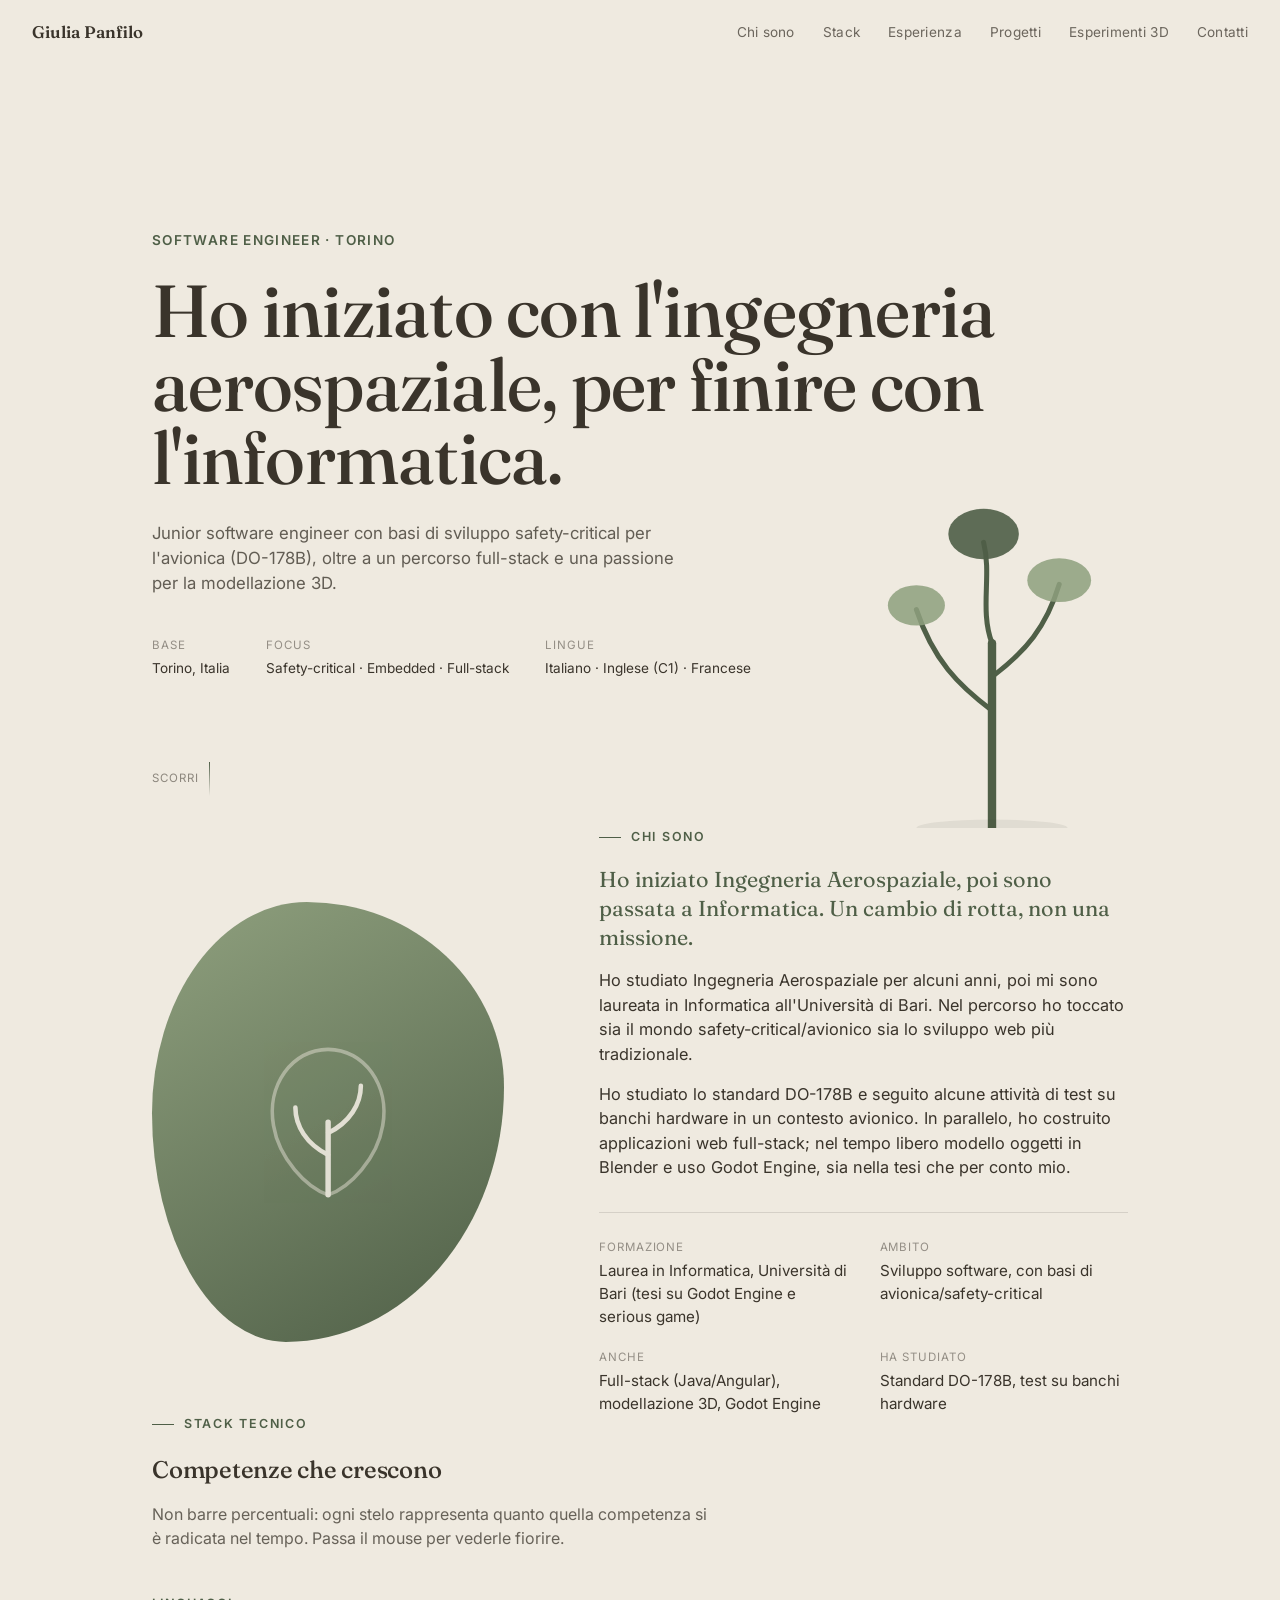
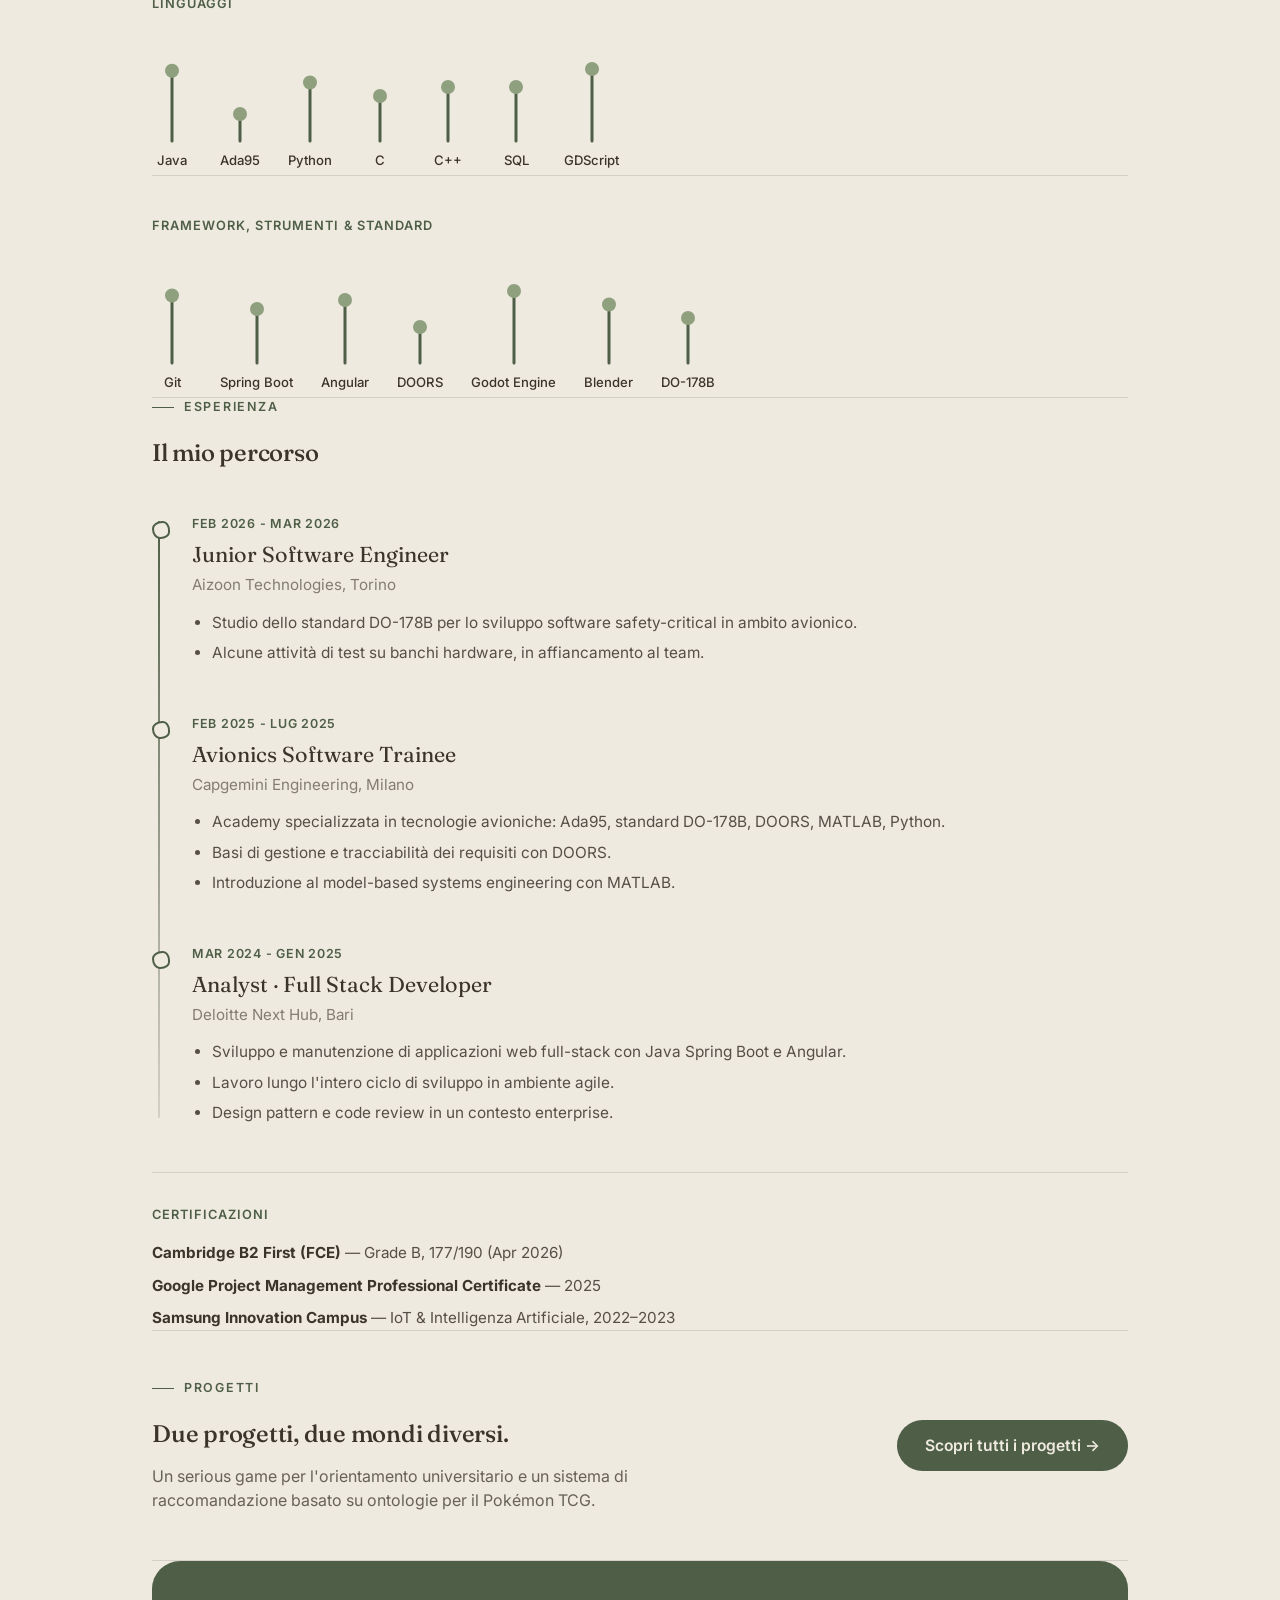
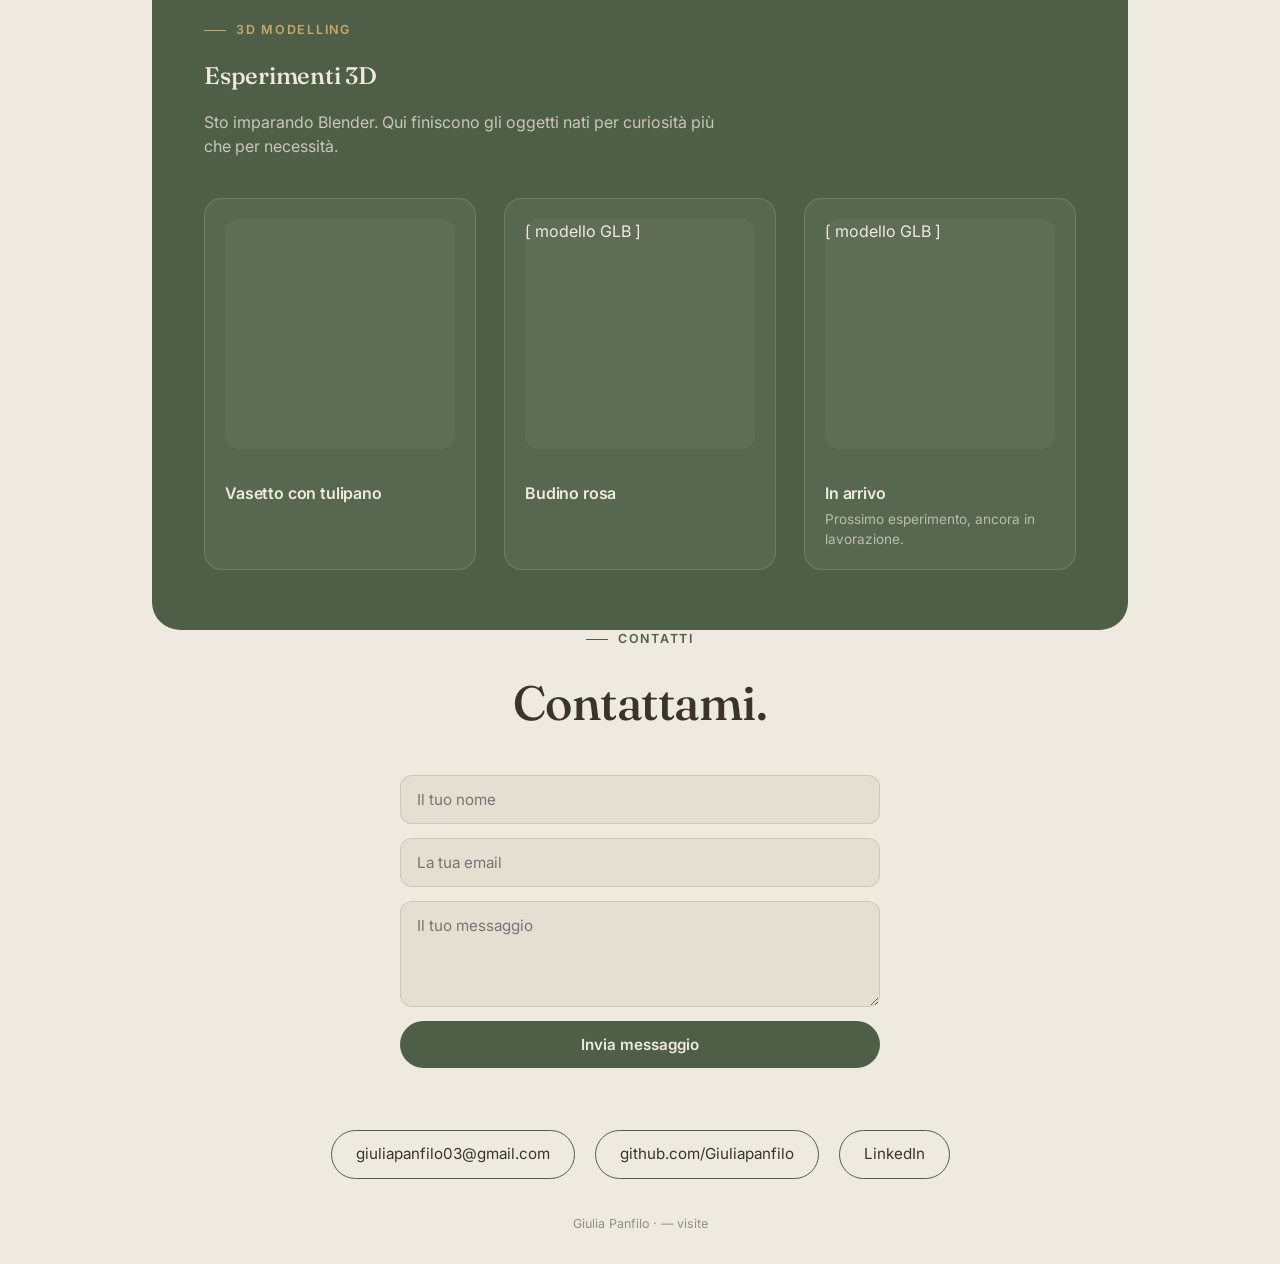
==== commit 2abffe7a: "Aggiunte sezioni progetti e modificate cards 3d" ====
--- a/index.html
+++ b/index.html
@@ -17,6 +17,7 @@
     <li><a href="#chi-sono">Chi sono</a></li>
     <li><a href="#stack">Stack</a></li>
     <li><a href="#esperienza">Esperienza</a></li>
+    <li><a href="progetti.html">Progetti</a></li>
     <li><a href="#lab">Esperimenti 3D</a></li>
     <li><a href="#contatti">Contatti</a></li>
   </ul>
@@ -91,7 +92,8 @@
         <div class="stem" data-height="0.78" data-name="Java"></div>
         <div class="stem" data-height="0.3" data-name="Ada95"></div>
         <div class="stem" data-height="0.65" data-name="Python"></div>
-        <div class="stem" data-height="0.6" data-name="C"></div>
+        <div class="stem" data-height="0.5" data-name="C"></div>
+        <div class="stem" data-height="0.6" data-name="C++"></div>
         <div class="stem" data-height="0.6" data-name="SQL"></div>
         <div class="stem" data-height="0.8" data-name="GDScript"></div>
       </div>
@@ -100,6 +102,7 @@
     <div class="skill-group reveal">
       <div class="skill-group-label">Framework, strumenti &amp; standard</div>
       <div class="stem-field">
+        <div class="stem" data-height="0.75" data-name="Git"></div>
         <div class="stem" data-height="0.6" data-name="Spring Boot"></div>
         <div class="stem" data-height="0.7" data-name="Angular"></div>
         <div class="stem" data-height="0.4" data-name="DOORS"></div>
@@ -115,7 +118,7 @@
 <section id="esperienza" class="wrap">
   <div class="skills-intro reveal">
     <div class="eyebrow">Esperienza</div>
-    <h2>Il percorso, radice per radice</h2>
+    <h2>Il mio percorso</h2>
   </div>
 
   <div class="timeline">
@@ -151,28 +154,46 @@
       </ul>
     </div>
   </div>
+  <div class="certifications reveal">
+  <div class="skill-group-label">Certificazioni</div>
+  <ul class="cert-list">
+    <li><strong>Cambridge B2 First (FCE)</strong> — Grade B, 177/190 (Apr 2026)</li>
+    <li><strong>Google Project Management Professional Certificate</strong> — 2025</li>
+    <li><strong>Samsung Innovation Campus</strong> — IoT & Intelligenza Artificiale, 2022–2023</li>
+  </ul>
+</div>
+</section>
+
+<!-- ============ TEASER PROGETTI ============ -->
+<section id="progetti-teaser" class="wrap">
+  <div class="projects-teaser reveal">
+    <div>
+      <div class="eyebrow">Progetti</div>
+      <h2>Due progetti, due mondi diversi.</h2>
+      <p>Un serious game per l'orientamento universitario e un sistema di raccomandazione basato su ontologie per il Pokémon TCG.</p>
+    </div>
+    <a href="progetti.html" class="teaser-cta">Scopri tutti i progetti →</a>
+  </div>
 </section>
 
 <!-- ============ ESPERIMENTI 3D ============ -->
 <section id="lab" class="wrap">
   <div class="lab reveal">
-    <div class="eyebrow">Il lato più giocoso</div>
+    <div class="eyebrow">3D Modelling</div>
     <h2>Esperimenti 3D</h2>
-    <p class="lab-sub">Sto imparando Blender. Qui finiscono gli oggetti nati per curiosità più che per necessità (nessuna certificazione DO-178B richiesta).</p>
+    <p class="lab-sub">Sto imparando Blender. Qui finiscono gli oggetti nati per curiosità più che per necessità.</p>
 
     <div class="lab-grid">
       <div class="lab-card">
-        <div class="model-slot">[ modello GLB ]</div>
+        <div class="model-slot" data-model="models/tulipvase1.glb"></div>
         <div>
-          <h3>Sgabello con cuscino</h3>
-          <p>Primo esercizio di modellazione: materiali e proporzioni.</p>
+          <h3>Vasetto con tulipano</h3>
         </div>
       </div>
       <div class="lab-card">
         <div class="model-slot">[ modello GLB ]</div>
         <div>
           <h3>Budino rosa</h3>
-          <p>Perché no. Studio di forme morbide e materiali semplici.</p>
         </div>
       </div>
       <div class="lab-card">
@@ -189,7 +210,7 @@
 <!-- ============ CONTATTI ============ -->
 <section id="contatti" class="wrap contact">
   <div class="eyebrow" style="justify-content:center;">Contatti</div>
-  <h2>Parliamo del prossimo progetto.</h2>
+  <h2>Contattami.</h2>
 
   <form id="contact-form" class="contact-form">
     <input type="hidden" name="access_key" value="dff0dc2d-3e3f-4c60-bac7-74f50e1c25f4">
@@ -203,14 +224,17 @@
   <div class="contact-links">
     <a href="mailto:giuliapanfilo03@gmail.com">giuliapanfilo03@gmail.com</a>
     <a href="https://github.com/Giuliapanfilo" target="_blank" rel="noopener">github.com/Giuliapanfilo</a>
-  </div>
-</section>
-
-<footer>Giulia Panfilo · costruito a mano, ramo per ramo. · <span id="visit-count">...</span> visite</footer>
+    <a href="https://www.linkedin.com/in/giuliapanfilo1997" target="_blank" rel="noopener">LinkedIn</a>
+  </div>
+</section>
+
+<footer>Giulia Panfilo · <span id="visit-count">...</span> visite</footer>
 
 <script src="js/ui.js"></script>
 <script src="js/visits.js"></script>
 <script src="js/contact.js"></script>
 
+<script type="module" src="js/models.js"></script>
+
 </body>
 </html>
--- a/css/style.css
+++ b/css/style.css
@@ -165,9 +165,37 @@
 .lab h2 { color: var(--cream); }
 .lab-sub { max-width: 520px; margin-top: 16px; color: rgba(239,234,224,0.75); }
 
-.lab-grid { margin-top: 40px; display: grid; grid-template-columns: repeat(auto-fit, minmax(220px, 1fr)); gap: 24px; }
-.lab-card { background: rgba(239,234,224,0.06); border: 1px solid rgba(239,234,224,0.16); border-radius: 18px; padding: 28px; min-height: 210px; display: flex; flex-direction: column; justify-content: space-between; }
-.lab-card .model-slot { flex: 1; display: flex; align-items: center; justify-content: center; opacity: 0.5; font-size: 0.75rem; letter-spacing: 0.06em; text-transform: uppercase; }
+.lab-grid {
+    margin-top: 40px;
+    display: grid;
+    grid-template-columns: repeat(auto-fit, minmax(240px, 1fr));
+    gap: 28px;
+}
+.lab-card {
+    background: rgba(239,234,224,0.06);
+    border: 1px solid rgba(239,234,224,0.16);
+    border-radius: 18px;
+    padding: 20px;
+
+    display: flex;
+    flex-direction: column;
+    gap: 16px;
+}
+.lab-card .model-slot{
+    width: 100%;
+    aspect-ratio: 1 / 1;
+    overflow: hidden;
+    border-radius: 14px;
+    background: rgba(255,255,255,.04);
+    display: block;
+    position: relative;
+}
+
+.lab-card .model-slot canvas{
+    width:100%;
+    height:100%;
+    display:block;
+}
 .lab-card h3 { font-family: var(--sans); font-weight: 600; font-size: 1rem; margin-top: 16px; }
 .lab-card p { font-size: 0.85rem; color: rgba(239,234,224,0.65); margin-top: 4px; }
 
@@ -202,3 +230,144 @@
 @media (prefers-reduced-motion: reduce) {
   * { transition: none !important; scroll-behavior: auto !important; }
 }
+
+/* ---------- PROGETTI ---------- */
+.projects-grid {
+  display: flex;
+  flex-direction: column;
+  gap: 32px;
+  padding-bottom: 40px;
+}
+.project-card {
+  border: 1px solid var(--line);
+  border-radius: 20px;
+  padding: 36px;
+  background: var(--cream-deep);
+}
+.project-tags {
+  display: flex;
+  gap: 8px;
+  flex-wrap: wrap;
+  margin-bottom: 16px;
+}
+.tag-pill {
+  font-size: 0.72rem;
+  text-transform: uppercase;
+  letter-spacing: 0.06em;
+  font-weight: 600;
+  color: var(--sage-dark);
+  border: 1px solid var(--sage-dark);
+  border-radius: 999px;
+  padding: 5px 12px;
+}
+.project-card h2 { font-size: 1.6rem; margin-bottom: 6px; }
+.project-role {
+  font-size: 0.85rem;
+  color: rgba(58,52,43,0.55);
+  margin-bottom: 18px;
+  font-style: italic;
+}
+.project-card p:not(.project-role) {
+  font-size: 0.98rem;
+  color: rgba(58,52,43,0.85);
+  margin-bottom: 14px;
+  max-width: 720px;
+}
+.project-card p:last-child { margin-bottom: 0; }
+
+
+
+.projects-teaser {
+  display: flex;
+  justify-content: space-between;
+  align-items: center;
+  gap: 32px;
+  flex-wrap: wrap;
+  border-top: 1px solid var(--line);
+  border-bottom: 1px solid var(--line);
+  padding: 48px 0;
+}
+.projects-teaser p { margin-top: 12px; max-width: 480px; color: rgba(58,52,43,0.75); }
+.teaser-cta {
+  flex-shrink: 0;
+  font-weight: 600;
+  font-size: 0.98rem;
+  padding: 14px 28px;
+  border-radius: 999px;
+  background: var(--sage-dark);
+  color: var(--cream);
+  text-decoration: none;
+  transition: opacity 0.2s;
+}
+.teaser-cta:hover { opacity: 0.85; }
+@media (max-width: 640px) { .projects-teaser { flex-direction: column; align-items: flex-start; } }
+
+.project-compare {
+  display: grid;
+  grid-template-columns: 1fr 1fr;
+  gap: 16px;
+  margin: 18px 0 22px;
+}
+.project-compare figure,
+.project-single-media {
+  margin: 0;
+}
+.project-compare img,
+.project-single-media img {
+  width: 100%;
+  display: block;
+  border-radius: 14px;
+  border: 1px solid var(--line);
+  object-fit: cover;
+  aspect-ratio: 4 / 3;
+}
+.project-single-media {
+  margin-top: 20px;
+}
+.project-single-media img {
+  aspect-ratio: 16 / 9;
+}
+figcaption {
+  font-size: 0.78rem;
+  color: rgba(58,52,43,0.55);
+  margin-top: 8px;
+  text-align: center;
+}
+@media (max-width: 560px) {
+  .project-compare { grid-template-columns: 1fr; }
+}
+
+.repo-link {
+  display: inline-block;
+  margin-top: 20px;
+  font-size: 0.9rem;
+  font-weight: 600;
+  color: var(--sage-dark);
+  text-decoration: none;
+  border-bottom: 1px solid var(--sage-dark);
+  padding-bottom: 2px;
+  transition: opacity 0.2s;
+}
+.repo-link:hover { opacity: 0.7; }
+
+/* ---------- CERTIFICAZIONI ---------- */
+.certifications { margin-top: 48px; padding-top: 32px; border-top: 1px solid var(--line); }
+.cert-list { list-style: none; display: flex; flex-direction: column; gap: 10px; margin-top: 14px; }
+.cert-list li { font-size: 0.95rem; color: rgba(58,52,43,0.85); }
+.cert-list strong { color: var(--ink); }
+
+/* ---------- ALTRI PROGETTI (pagina progetti) ---------- */
+.secondary-projects { margin-top: 8px; padding-top: 32px; border-top: 1px solid var(--line); }
+.secondary-projects-list {
+  display: grid;
+  grid-template-columns: repeat(auto-fit, minmax(240px, 1fr));
+  gap: 20px;
+  margin-top: 20px;
+}
+.secondary-project {
+  border: 1px solid var(--line);
+  border-radius: 16px;
+  padding: 22px;
+}
+.secondary-project h3 { font-family: var(--serif); font-size: 1.15rem; margin-bottom: 8px; }
+.secondary-project p { font-size: 0.92rem; color: rgba(58,52,43,0.8); margin-bottom: 12px; }
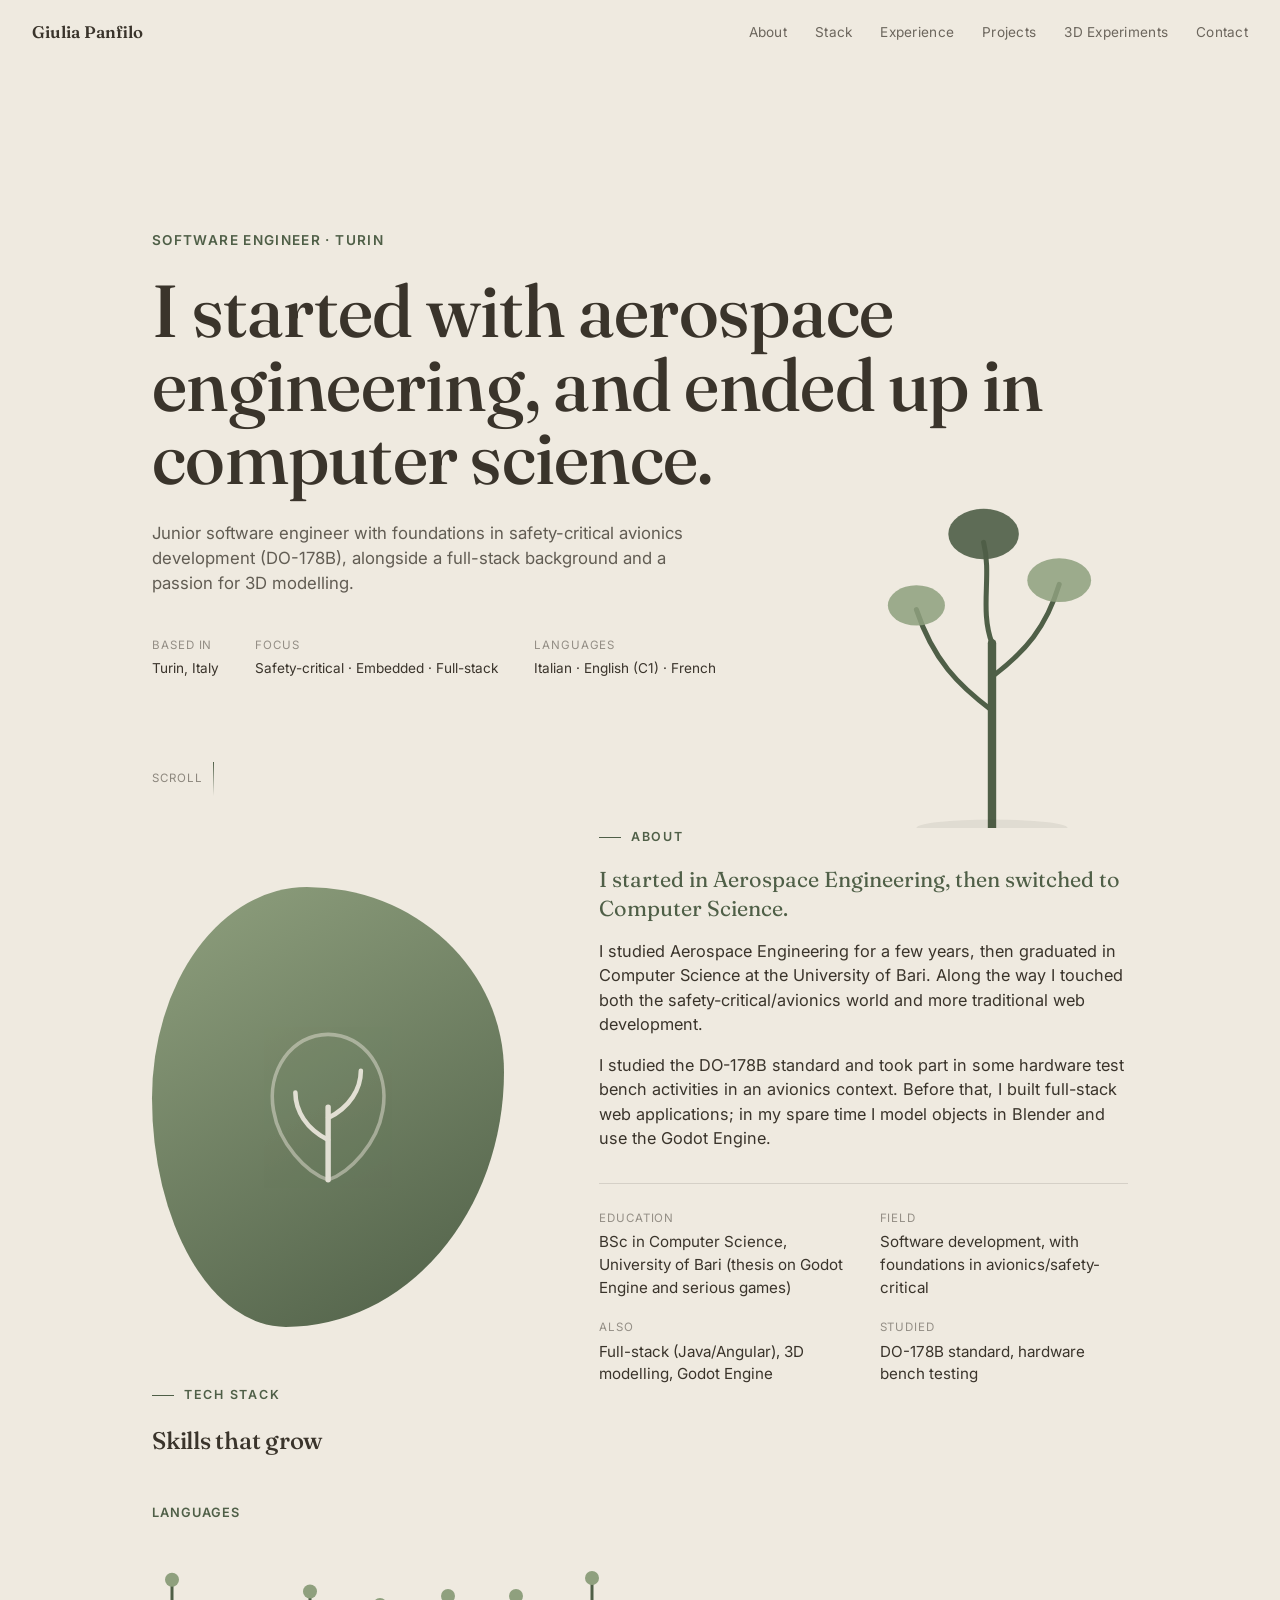
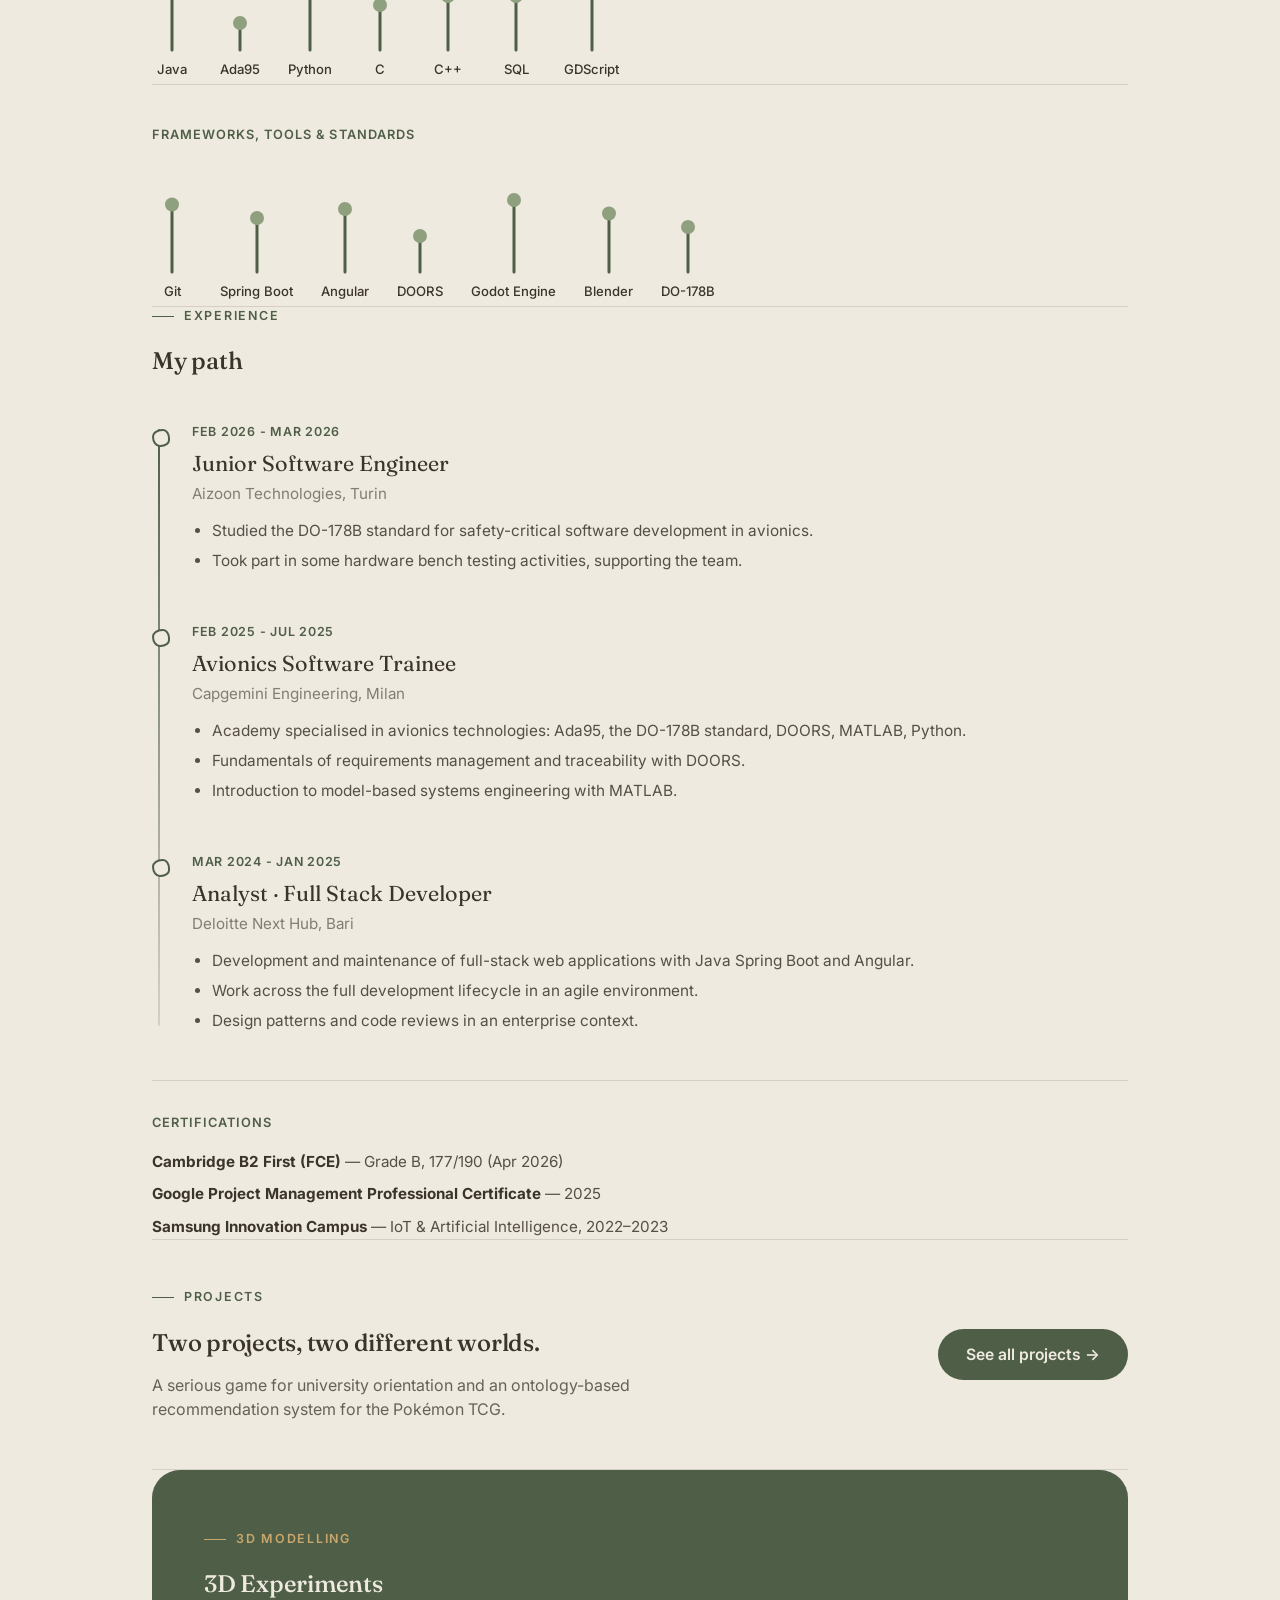
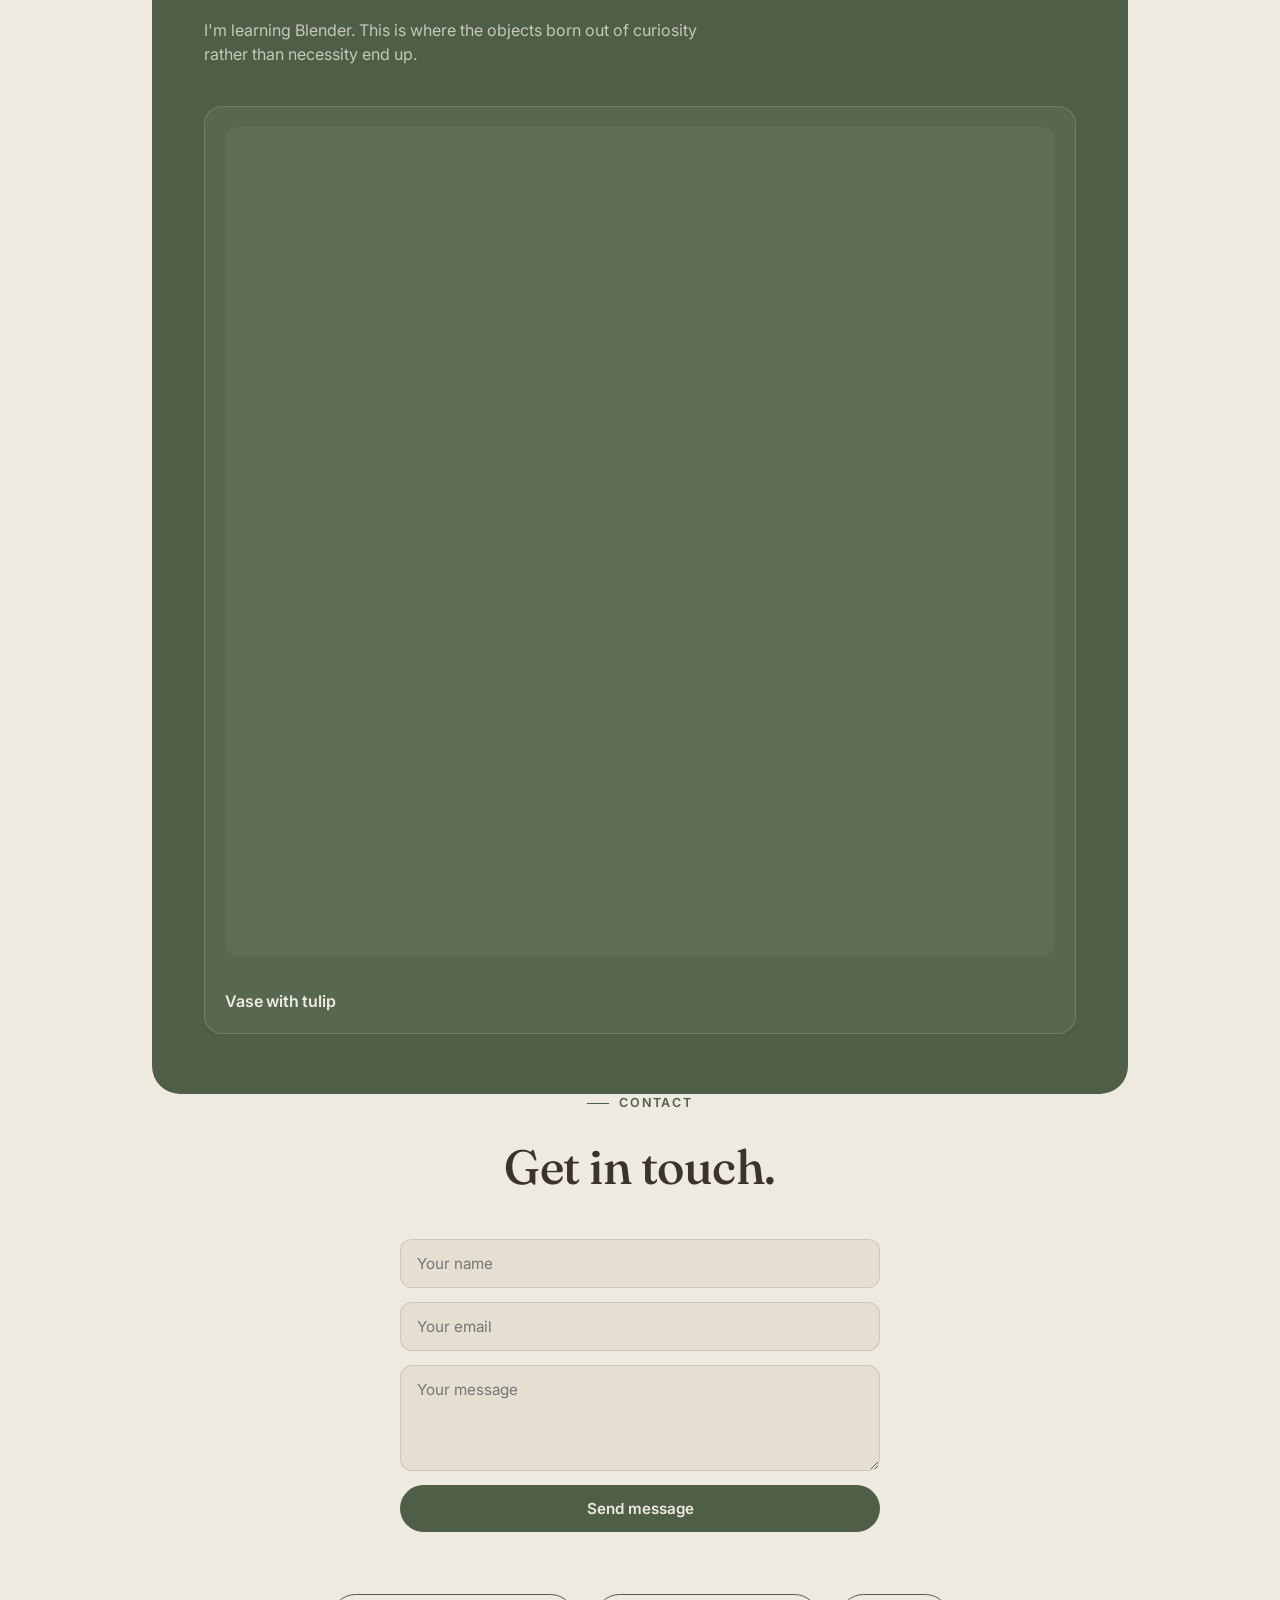
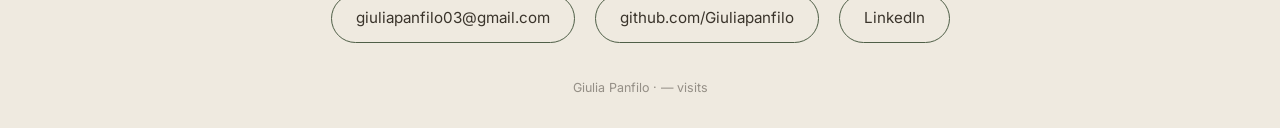
==== commit 93da6d0b: "Fix link GitHub nelle card progetti, sezione 3D con solo il vaso" ====
--- a/index.html
+++ b/index.html
@@ -1,5 +1,5 @@
 <!DOCTYPE html>
-<html lang="it">
+<html lang="en">
 <head>
 <meta charset="UTF-8">
 <meta name="viewport" content="width=device-width, initial-scale=1.0">
@@ -14,28 +14,28 @@
 <nav id="nav">
   <div class="nav-mark">Giulia Panfilo</div>
   <ul class="nav-links">
-    <li><a href="#chi-sono">Chi sono</a></li>
+    <li><a href="#chi-sono">About</a></li>
     <li><a href="#stack">Stack</a></li>
-    <li><a href="#esperienza">Esperienza</a></li>
-    <li><a href="progetti.html">Progetti</a></li>
-    <li><a href="#lab">Esperimenti 3D</a></li>
-    <li><a href="#contatti">Contatti</a></li>
+    <li><a href="#esperienza">Experience</a></li>
+    <li><a href="progetti.html">Projects</a></li>
+    <li><a href="#lab">3D Experiments</a></li>
+    <li><a href="#contatti">Contact</a></li>
   </ul>
 </nav>
 
 <!-- ============ HERO ============ -->
 <header class="hero wrap">
-  <div class="hero-tag">Software Engineer · Torino</div>
-  <h1>Ho iniziato con l'ingegneria aerospaziale, per finire con l'informatica.</h1>
-  <p class="hero-sub">Junior software engineer con basi di sviluppo safety-critical per l'avionica (DO-178B), oltre a un percorso full-stack e una passione per la modellazione 3D.</p>
+  <div class="hero-tag">Software Engineer · Turin</div>
+  <h1>I started with aerospace engineering, and ended up in computer science.</h1>
+  <p class="hero-sub">Junior software engineer with foundations in safety-critical avionics development (DO-178B), alongside a full-stack background and a passion for 3D modelling.</p>
 
   <div class="hero-meta">
-    <div><span>Base</span> Torino, Italia</div>
+    <div><span>Based in</span> Turin, Italy</div>
     <div><span>Focus</span> Safety-critical · Embedded · Full-stack</div>
-    <div><span>Lingue</span> Italiano · Inglese (C1) · Francese</div>
-  </div>
-
-  <div class="scroll-cue">Scorri</div>
+    <div><span>Languages</span> Italian · English (C1) · French</div>
+  </div>
+
+  <div class="scroll-cue">Scroll</div>
 
   <svg class="hero-scene" viewBox="0 0 400 600" preserveAspectRatio="xMaxYMax meet">
     <path d="M200 600 L200 380" stroke="#4F5F47" stroke-width="10" stroke-linecap="round"/>
@@ -49,7 +49,7 @@
   </svg>
 </header>
 
-<!-- ============ CHI SONO ============ -->
+<!-- ============ ABOUT ============ -->
 <section id="chi-sono" class="wrap">
   <div class="about-grid">
     <div class="blob-portrait reveal">
@@ -62,32 +62,31 @@
     </div>
 
     <div class="about-text">
-      <div class="eyebrow">Chi sono</div>
-      <p class="lede">Ho iniziato Ingegneria Aerospaziale, poi sono passata a Informatica. Un cambio di rotta, non una missione.</p>
-      <p>Ho studiato Ingegneria Aerospaziale per alcuni anni, poi mi sono laureata in Informatica all'Università di Bari. Nel percorso ho toccato sia il mondo safety-critical/avionico sia lo sviluppo web più tradizionale.</p>
-      <p>Ho studiato lo standard DO-178B e seguito alcune attività di test su banchi hardware in un contesto avionico. In parallelo, ho costruito applicazioni web full-stack; nel tempo libero modello oggetti in Blender e uso Godot Engine, sia nella tesi che per conto mio.</p>
+      <div class="eyebrow">About</div>
+      <p class="lede">I started in Aerospace Engineering, then switched to Computer Science.</p>
+      <p>I studied Aerospace Engineering for a few years, then graduated in Computer Science at the University of Bari. Along the way I touched both the safety-critical/avionics world and more traditional web development.</p>
+      <p>I studied the DO-178B standard and took part in some hardware test bench activities in an avionics context. Before that, I built full-stack web applications; in my spare time I model objects in Blender and use the Godot Engine.</p>
 
       <dl class="about-facts">
-        <div><dt>Formazione</dt><dd>Laurea in Informatica, Università di Bari (tesi su Godot Engine e serious game)</dd></div>
-        <div><dt>Ambito</dt><dd>Sviluppo software, con basi di avionica/safety-critical</dd></div>
-        <div><dt>Anche</dt><dd>Full-stack (Java/Angular), modellazione 3D, Godot Engine</dd></div>
-        <div><dt>Ha studiato</dt><dd>Standard DO-178B, test su banchi hardware</dd></div>
+        <div><dt>Education</dt><dd>BSc in Computer Science, University of Bari (thesis on Godot Engine and serious games)</dd></div>
+        <div><dt>Field</dt><dd>Software development, with foundations in avionics/safety-critical</dd></div>
+        <div><dt>Also</dt><dd>Full-stack (Java/Angular), 3D modelling, Godot Engine</dd></div>
+        <div><dt>Studied</dt><dd>DO-178B standard, hardware bench testing</dd></div>
       </dl>
     </div>
   </div>
 </section>
 
-<!-- ============ STACK TECNICO ============ -->
+<!-- ============ TECH STACK ============ -->
 <section id="stack" class="wrap">
   <div class="skills-intro reveal">
-    <div class="eyebrow">Stack tecnico</div>
-    <h2>Competenze che crescono</h2>
-    <p>Non barre percentuali: ogni stelo rappresenta quanto quella competenza si è radicata nel tempo. Passa il mouse per vederle fiorire.</p>
+    <div class="eyebrow">Tech stack</div>
+    <h2>Skills that grow</h2>
   </div>
 
   <div class="skill-groups">
     <div class="skill-group reveal">
-      <div class="skill-group-label">Linguaggi</div>
+      <div class="skill-group-label">Languages</div>
       <div class="stem-field">
         <div class="stem" data-height="0.78" data-name="Java"></div>
         <div class="stem" data-height="0.3" data-name="Ada95"></div>
@@ -100,7 +99,7 @@
     </div>
 
     <div class="skill-group reveal">
-      <div class="skill-group-label">Framework, strumenti &amp; standard</div>
+      <div class="skill-group-label">Frameworks, tools &amp; standards</div>
       <div class="stem-field">
         <div class="stem" data-height="0.75" data-name="Git"></div>
         <div class="stem" data-height="0.6" data-name="Spring Boot"></div>
@@ -114,110 +113,97 @@
   </div>
 </section>
 
-<!-- ============ ESPERIENZA ============ -->
+<!-- ============ EXPERIENCE ============ -->
 <section id="esperienza" class="wrap">
   <div class="skills-intro reveal">
-    <div class="eyebrow">Esperienza</div>
-    <h2>Il mio percorso</h2>
+    <div class="eyebrow">Experience</div>
+    <h2>My path</h2>
   </div>
 
   <div class="timeline">
     <div class="job reveal">
       <div class="job-period">Feb 2026 - Mar 2026</div>
       <div class="job-role">Junior Software Engineer</div>
-      <div class="job-org">Aizoon Technologies, Torino</div>
+      <div class="job-org">Aizoon Technologies, Turin</div>
       <ul>
-        <li>Studio dello standard DO-178B per lo sviluppo software safety-critical in ambito avionico.</li>
-        <li>Alcune attività di test su banchi hardware, in affiancamento al team.</li>
+        <li>Studied the DO-178B standard for safety-critical software development in avionics.</li>
+        <li>Took part in some hardware bench testing activities, supporting the team.</li>
       </ul>
     </div>
 
     <div class="job reveal">
-      <div class="job-period">Feb 2025 - Lug 2025</div>
+      <div class="job-period">Feb 2025 - Jul 2025</div>
       <div class="job-role">Avionics Software Trainee</div>
-      <div class="job-org">Capgemini Engineering, Milano</div>
+      <div class="job-org">Capgemini Engineering, Milan</div>
       <ul>
-        <li>Academy specializzata in tecnologie avioniche: Ada95, standard DO-178B, DOORS, MATLAB, Python.</li>
-        <li>Basi di gestione e tracciabilità dei requisiti con DOORS.</li>
-        <li>Introduzione al model-based systems engineering con MATLAB.</li>
+        <li>Academy specialised in avionics technologies: Ada95, the DO-178B standard, DOORS, MATLAB, Python.</li>
+        <li>Fundamentals of requirements management and traceability with DOORS.</li>
+        <li>Introduction to model-based systems engineering with MATLAB.</li>
       </ul>
     </div>
 
     <div class="job reveal">
-      <div class="job-period">Mar 2024 - Gen 2025</div>
+      <div class="job-period">Mar 2024 - Jan 2025</div>
       <div class="job-role">Analyst · Full Stack Developer</div>
       <div class="job-org">Deloitte Next Hub, Bari</div>
       <ul>
-        <li>Sviluppo e manutenzione di applicazioni web full-stack con Java Spring Boot e Angular.</li>
-        <li>Lavoro lungo l'intero ciclo di sviluppo in ambiente agile.</li>
-        <li>Design pattern e code review in un contesto enterprise.</li>
+        <li>Development and maintenance of full-stack web applications with Java Spring Boot and Angular.</li>
+        <li>Work across the full development lifecycle in an agile environment.</li>
+        <li>Design patterns and code reviews in an enterprise context.</li>
       </ul>
     </div>
   </div>
   <div class="certifications reveal">
-  <div class="skill-group-label">Certificazioni</div>
+  <div class="skill-group-label">Certifications</div>
   <ul class="cert-list">
     <li><strong>Cambridge B2 First (FCE)</strong> — Grade B, 177/190 (Apr 2026)</li>
     <li><strong>Google Project Management Professional Certificate</strong> — 2025</li>
-    <li><strong>Samsung Innovation Campus</strong> — IoT & Intelligenza Artificiale, 2022–2023</li>
+    <li><strong>Samsung Innovation Campus</strong> — IoT & Artificial Intelligence, 2022–2023</li>
   </ul>
 </div>
 </section>
 
-<!-- ============ TEASER PROGETTI ============ -->
+<!-- ============ PROJECTS TEASER ============ -->
 <section id="progetti-teaser" class="wrap">
   <div class="projects-teaser reveal">
     <div>
-      <div class="eyebrow">Progetti</div>
-      <h2>Due progetti, due mondi diversi.</h2>
-      <p>Un serious game per l'orientamento universitario e un sistema di raccomandazione basato su ontologie per il Pokémon TCG.</p>
-    </div>
-    <a href="progetti.html" class="teaser-cta">Scopri tutti i progetti →</a>
-  </div>
-</section>
-
-<!-- ============ ESPERIMENTI 3D ============ -->
+      <div class="eyebrow">Projects</div>
+      <h2>Two projects, two different worlds.</h2>
+      <p>A serious game for university orientation and an ontology-based recommendation system for the Pokémon TCG.</p>
+    </div>
+    <a href="progetti.html" class="teaser-cta">See all projects →</a>
+  </div>
+</section>
+
+<!-- ============ 3D EXPERIMENTS ============ -->
 <section id="lab" class="wrap">
   <div class="lab reveal">
     <div class="eyebrow">3D Modelling</div>
-    <h2>Esperimenti 3D</h2>
-    <p class="lab-sub">Sto imparando Blender. Qui finiscono gli oggetti nati per curiosità più che per necessità.</p>
+    <h2>3D Experiments</h2>
+    <p class="lab-sub">I'm learning Blender. This is where the objects born out of curiosity rather than necessity end up.</p>
 
     <div class="lab-grid">
       <div class="lab-card">
         <div class="model-slot" data-model="models/tulipvase1.glb"></div>
         <div>
-          <h3>Vasetto con tulipano</h3>
+          <h3>Vase with tulip</h3>
         </div>
       </div>
-      <div class="lab-card">
-        <div class="model-slot">[ modello GLB ]</div>
-        <div>
-          <h3>Budino rosa</h3>
-        </div>
-      </div>
-      <div class="lab-card">
-        <div class="model-slot">[ modello GLB ]</div>
-        <div>
-          <h3>In arrivo</h3>
-          <p>Prossimo esperimento, ancora in lavorazione.</p>
-        </div>
-      </div>
-    </div>
-  </div>
-</section>
-
-<!-- ============ CONTATTI ============ -->
+    </div>
+  </div>
+</section>
+
+<!-- ============ CONTACT ============ -->
 <section id="contatti" class="wrap contact">
-  <div class="eyebrow" style="justify-content:center;">Contatti</div>
-  <h2>Contattami.</h2>
+  <div class="eyebrow" style="justify-content:center;">Contact</div>
+  <h2>Get in touch.</h2>
 
   <form id="contact-form" class="contact-form">
     <input type="hidden" name="access_key" value="dff0dc2d-3e3f-4c60-bac7-74f50e1c25f4">
-    <input type="text" name="name" placeholder="Il tuo nome" required>
-    <input type="email" name="email" placeholder="La tua email" required>
-    <textarea name="message" placeholder="Il tuo messaggio" rows="4" required></textarea>
-    <button type="submit">Invia messaggio</button>
+    <input type="text" name="name" placeholder="Your name" required>
+    <input type="email" name="email" placeholder="Your email" required>
+    <textarea name="message" placeholder="Your message" rows="4" required></textarea>
+    <button type="submit">Send message</button>
     <p id="form-status"></p>
   </form>
 
@@ -228,7 +214,7 @@
   </div>
 </section>
 
-<footer>Giulia Panfilo · <span id="visit-count">...</span> visite</footer>
+<footer>Giulia Panfilo · <span id="visit-count">...</span> visits</footer>
 
 <script src="js/ui.js"></script>
 <script src="js/visits.js"></script>
